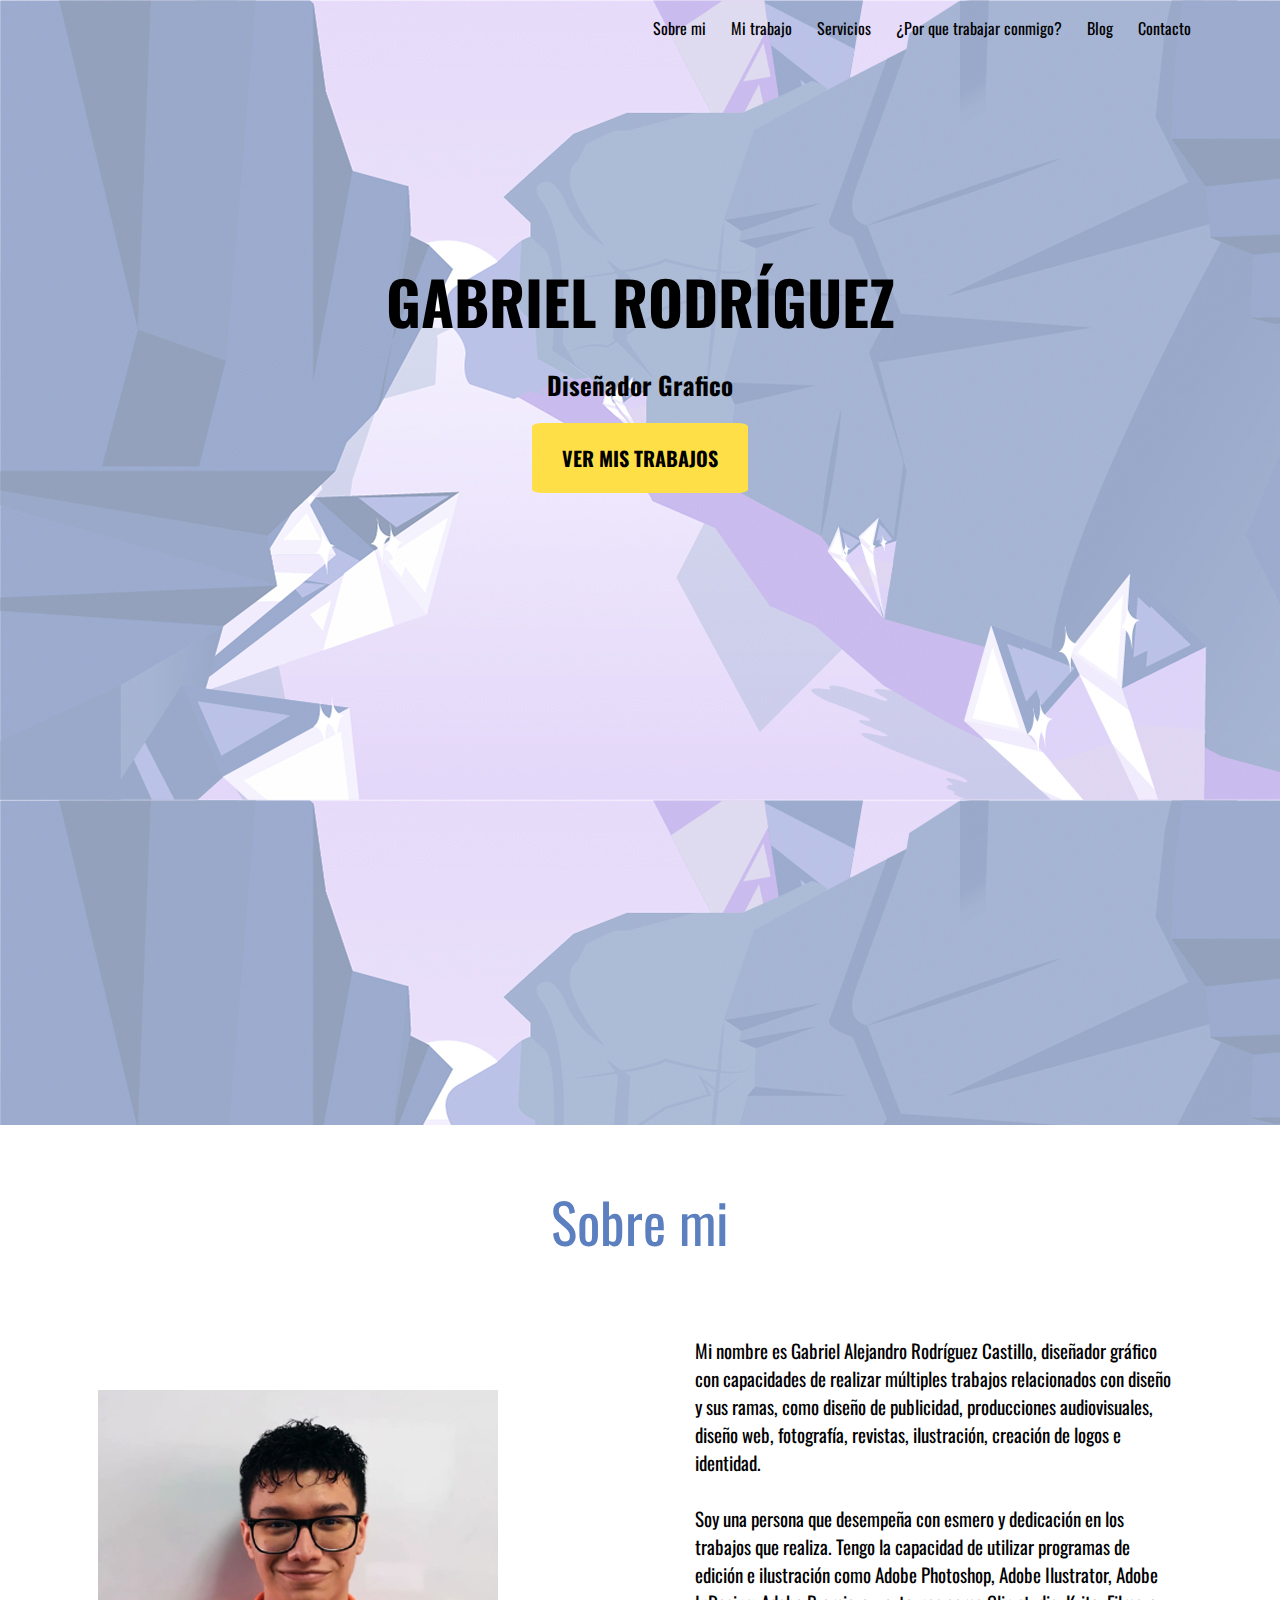
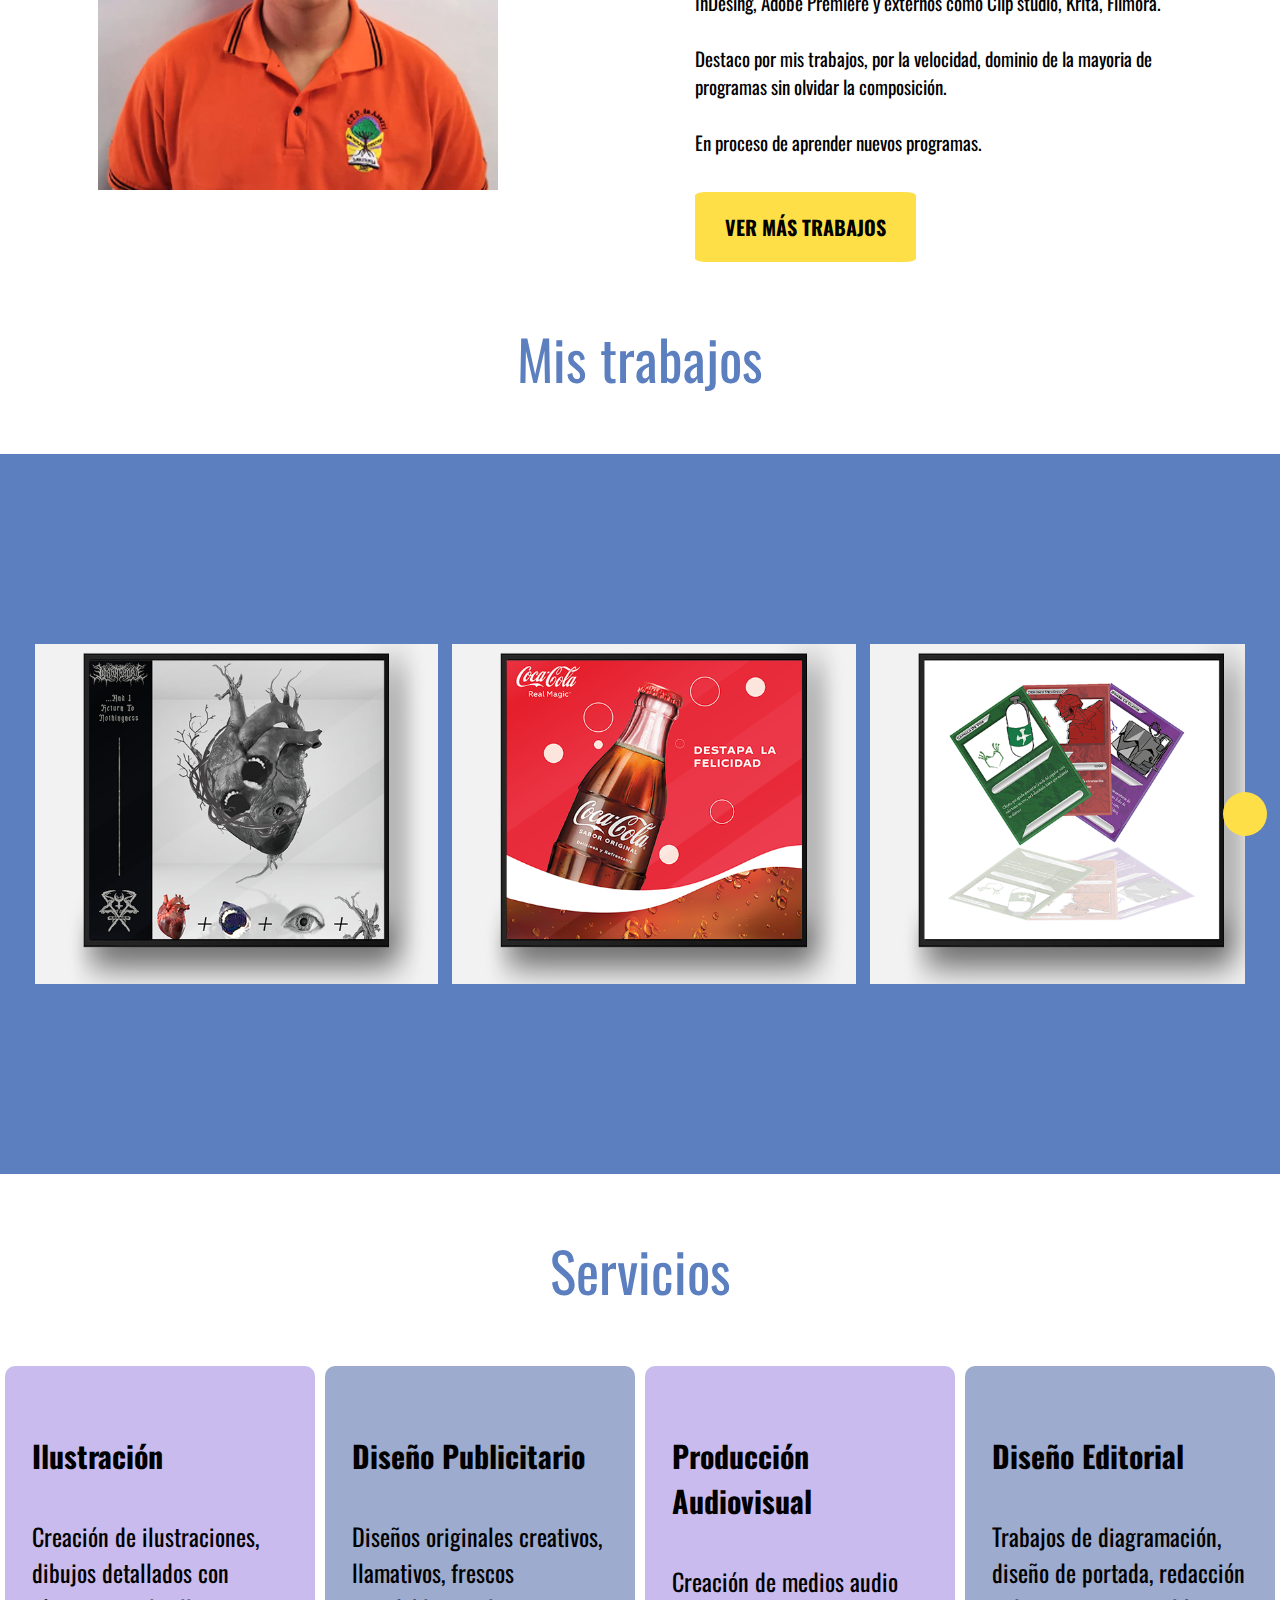
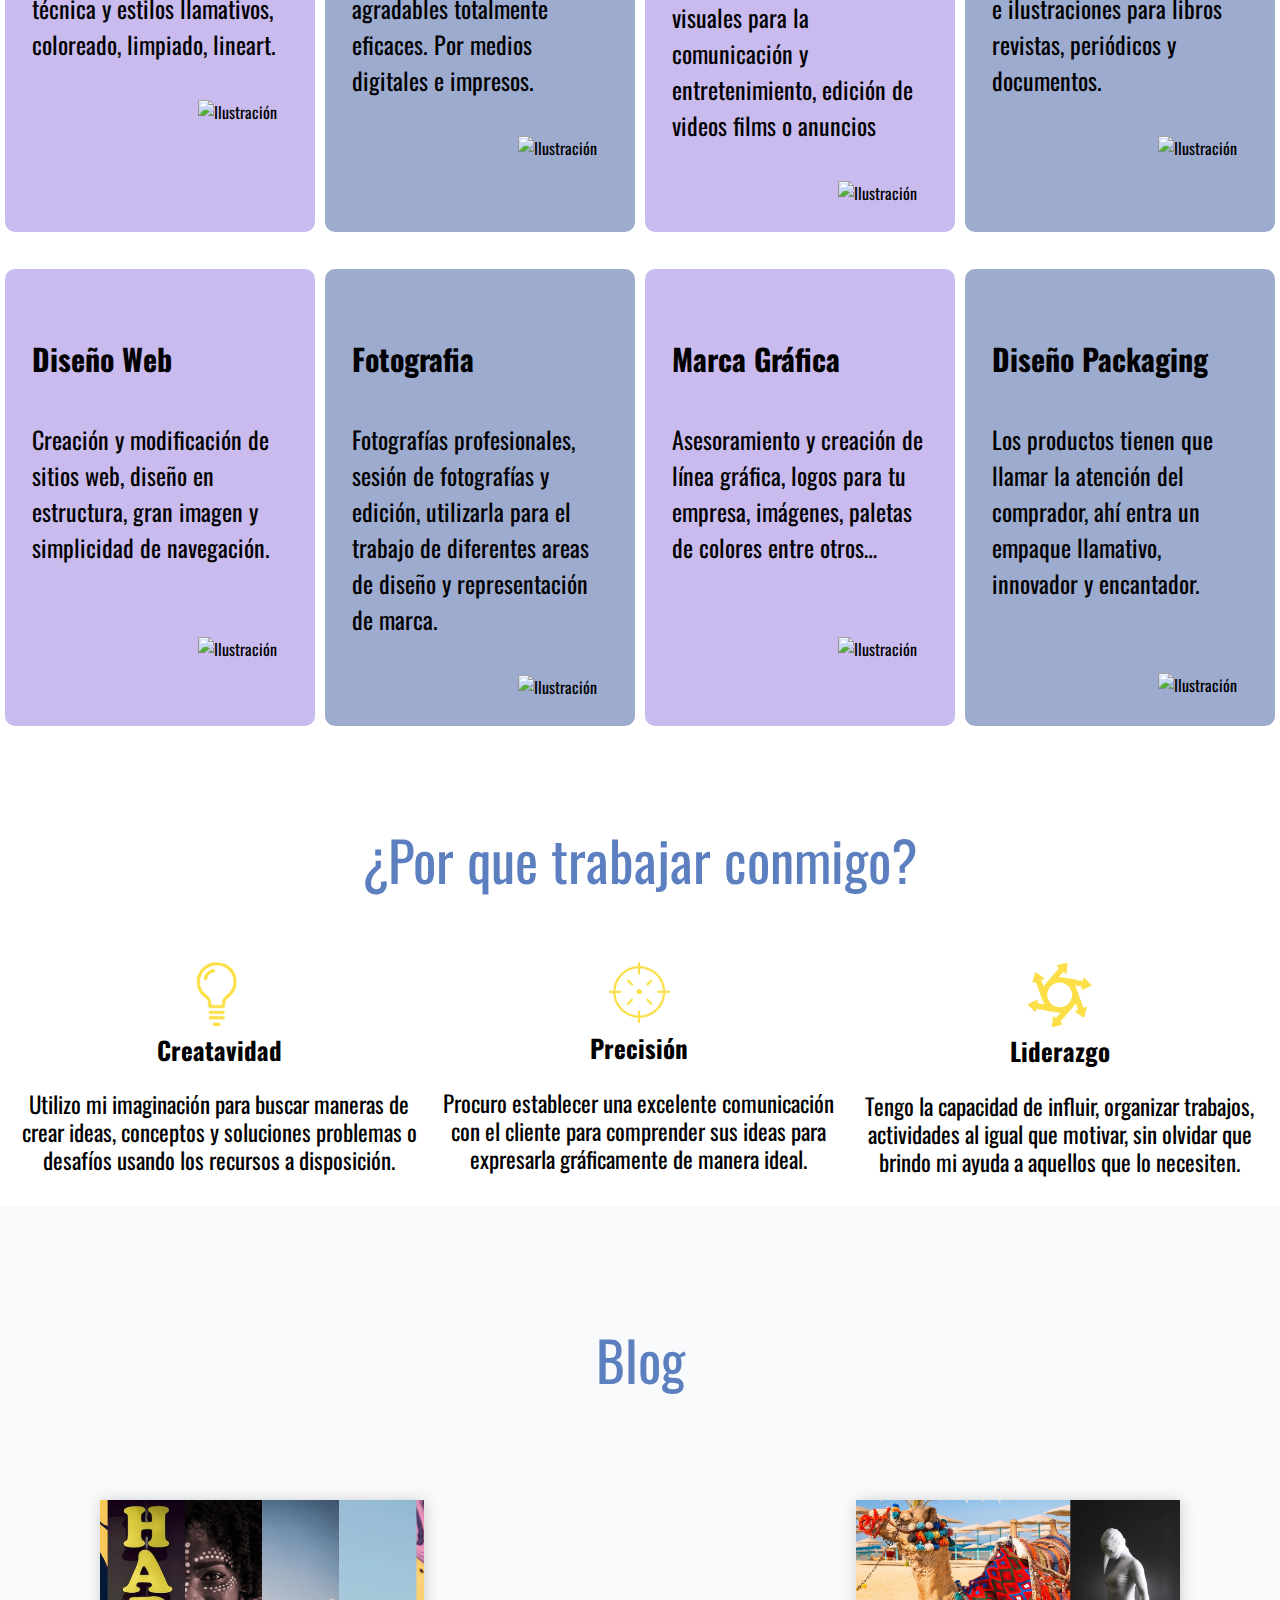
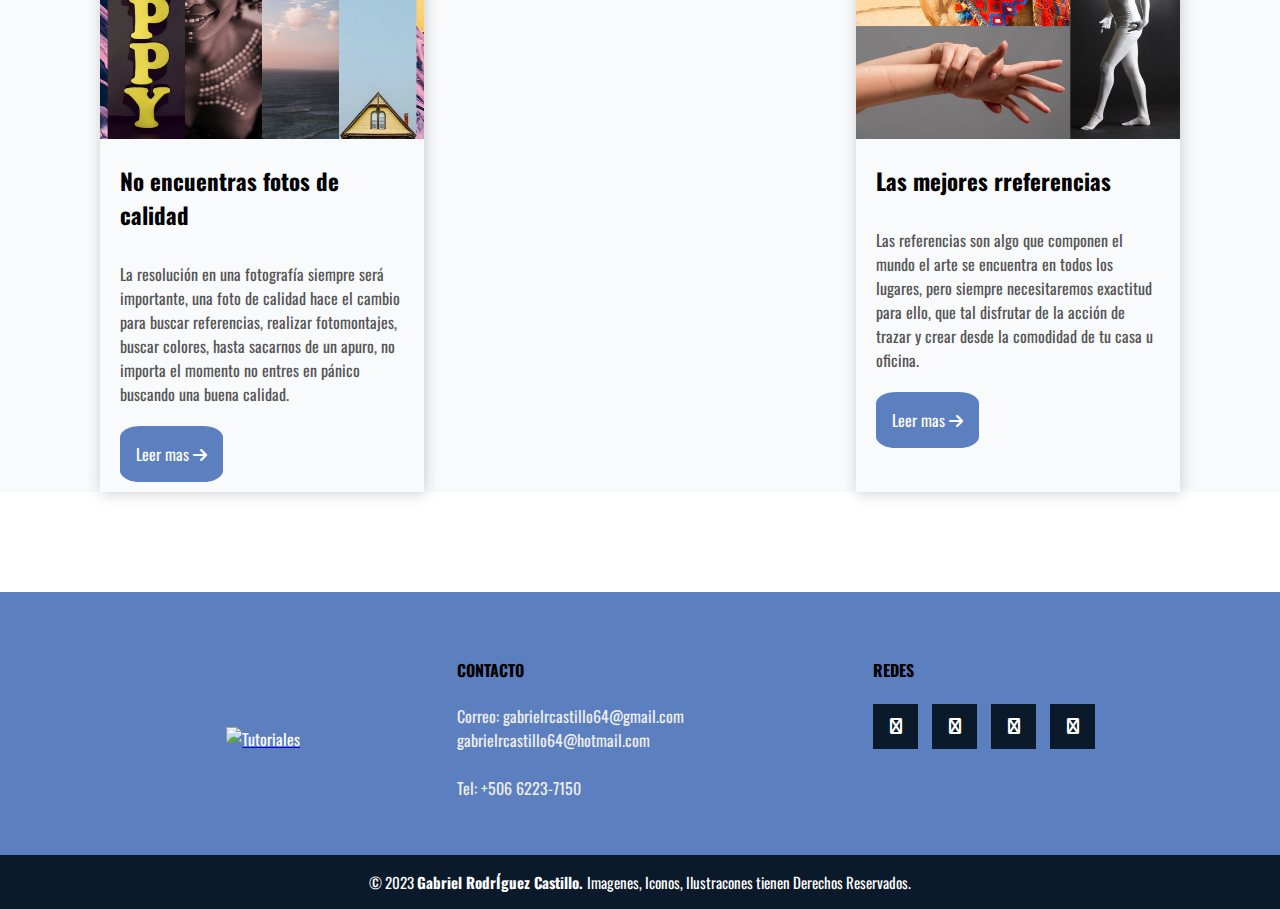
==== index.html @ f51467fd "Cambios" ====
<!doctype html>
<html lang="es">

<head>
    <meta charset="utf-8">
    <title>Gabriel-Rodriguez-Diseñador-Grafico.</title>
    <link rel="stylesheet" href="style.css">
    <link rel="preconnect" href="https://fonts.googleapis.com">
    <link rel="preconnect" href="https://fonts.gstatic.com" crossorigin>
    <link href="https://fonts.googleapis.com/css2?family=Oswald:wght@300&display=swap" rel="stylesheet">
    <meta name="viewport" content="width=device-width, initial-scale=1.0">
    <link rel="stylesheet" href="https://cdnjs.cloudflare.com/ajax/libs/font-awesome/6.2.0/css/all.min.css">
    <script src="script.js" defer></script>
    <meta name="viewport" content="width=device-width, user-scalable=no, initial-scale=1.0, maximum-scale=1.0, minimum-scale=1.0">
    <script src="https://kit.fontawesome.com/eb496ab1a0.js" crossorigin="anonymous"></script>
    <meta name="viewport" content="width=device-width, initial-scale=1.0">
  <meta http-equiv="X-UA-Compatible" content="ie=edge">
  <meta name="viewport" content="width=device-width, user-scalable=no">
  <script src="https://cdnjs.cloudflare.com/ajax/libs/font-awesome/6.3.0/css/all.min.css"></script>


</head>

<body>
  <button onclick="topFunction()" id="myBtn" title="Go to top">🏠</button>
    <header>
        <div class="contenedor">
        
        
            <div class="menu">
            <p class="G"></p>
            <nav>
                <ul>
                    <il><a class="conf-menu" href="#sobre-mi">Sobre mi</a></il>
                    <il><a class="conf-menu" href="#cover">Mi trabajo</a></il>
                    <il><a class="conf-menu" href="#servicios">Servicios</a></il>
                    <il><a class="conf-menu" href="#por">¿Por que trabajar conmigo?</a></il>
                    <il><a class="conf-menu" href="#blog">Blog</a></il>
                    <il><a class="conf-menu" href="#contacto">Contacto</a></il>
                </ul>
            </nav>
        </div> 
        
        <div class="titular">
            <h1>GABRIEL RODRÍGUEZ</h1>
            <h2>Diseñador Grafico</h2>
            <a class="tre" href="#cover">VER MIS TRABAJOS</a>
        </div>
        </div>
        
        </header>
    
    <section>
        <div id="sobre-mi">
        <h3> Sobre mi</h3>
        </div>
        <div class="sobre-mi">
            <img class="sobre-mi" src="Gabriel.png" alt="Gabriel Rodríguez" title="Gabriel Diseñador grafico">
            <div class="contenedor-boton-text">
            <p>Mi nombre es Gabriel Alejandro Rodríguez Castillo, diseñador gráfico con capacidades de realizar múltiples trabajos relacionados con diseño y sus ramas, como diseño de publicidad, producciones audiovisuales, diseño web, fotografía, revistas, ilustración, creación de logos e identidad.<br><br>
                Soy una persona que desempeña con esmero y dedicación en los trabajos que realiza. Tengo la capacidad de utilizar programas de edición e ilustración como Adobe Photoshop, Adobe Ilustrator, Adobe InDesing, Adobe Premiere y externos como Clip studio, Krita, Filmora.<br><br>Destaco por mis trabajos, por la velocidad, dominio de la mayoria de programas sin olvidar la composición.<br><br>En proceso de aprender nuevos programas. <br> </p>
            <a class="tre" href="https://www.instagram.com/gabri64_n/" target="_blank">VER MÁS TRABAJOS</a>
            </div>
        </div>
    </section>

    <section>
        <div id="cover">
            <h3>Mis trabajos</h3>
        </div>
      <div class="potato">
        <div class="wrapper">
          <i id="left" class="fa-solid fa-angle-left"></i>
          <div class="carousel">
            <img src="Trabajos/Foto 1.png" alt="img" draggable="false" title="">
            <img src="Trabajos/Foto 2.png" alt="img" draggable="false" title="">
            <img src="Trabajos/foto 3.png" alt="img" draggable="false" title="">
            <img src="Trabajos/Foto 4.png" alt="img" draggable="false" title="">
            <img src="Trabajos/Foto 5.png" alt="img" draggable="false" title="">
            <img src="Trabajos/Foto 6.png" alt="img" draggable="false" title="">
            <img src="Trabajos/Foto7.png" alt="img" draggable="false" title="">
            <img src="Trabajos/Foto8.png" alt="img" draggable="false" title="">
            <img src="Trabajos/Foto9.png" alt="img" draggable="false" title="">
            <img src="Trabajos/Foto 10.png" alt="img" draggable="false" title="">
            <img src="Trabajos/Foto 11.png" alt="img" draggable="false" title="">
            <img src="Trabajos/Foto 12.png" alt="img" draggable="false" title="">
          </div>
    
          <i id="right" class="fa-solid fa-angle-right"></i>
        </div>
      </div>
    </section>

    <Section>
        <div id="servicios">
            <h3>Servicios</h3>
        </div>
        
        <div class="ser">
            <div class="servicio azul-a">
              <h4>Ilustración</h4>
              <p>Creación de ilustraciones, dibujos detallados con técnica y
              estilos llamativos, coloreado, limpiado, lineart.</p>
              <img src="iconos/ilustracion.png" alt="Ilustración">
            </div>

            <div class="servicio azul-b">
              <h4>Diseño Publicitario</h4>
              <p>Diseños originales creativos, llamativos, frescos agradables totalmente eficaces. Por medios digitales e impresos.</p>
              <img src="iconos/publicidad.png" alt="Ilustración">
            </div>

            <div class="servicio azul-a">
              <h4>Producción Audiovisual</h4>
              <p>Creación de medios audio visuales para la comunicación y entretenimiento, edición de videos films o anuncios</p>
              <img src="iconos/audio.png" alt="Ilustración">
            </div>

            <div class="servicio azul-b">
              <h4>Diseño Editorial</h4>
              <p>Trabajos de diagramación, diseño de portada, redacción e ilustraciones para libros revistas, periódicos y documentos.</p>
              <img src="iconos/revista.png" alt="Ilustración">
            </div>

            <div class="servicio azul-a">
              <h4>Diseño Web</h4>
              <p>Creación y modificación de sitios web, diseño en estructura, gran imagen y simplicidad de navegación.</p>

              <div class="magdalena">
               <img src="iconos/web.png" alt="Ilustración">
              </div>
            </div>

            <div class="servicio azul-b">
              <h4>Fotografia</h4>
              <p>Fotografías profesionales, sesión de fotografías y edición, utilizarla para el trabajo de diferentes areas de diseño y representación de marca.</p>
              <img src="iconos/foto.png" alt="Ilustración">
            </div>

            <div class="servicio azul-a">
              <h4>Marca Gráfica</h4>
              <p>Asesoramiento y creación de línea gráfica, logos para tu empresa, imágenes, paletas de colores entre otros…</p>

              <div class="magdalena">
               <img src="iconos/identidad.png" alt="Ilustración">
              </div>
            </div>

            <div class="servicio azul-b">
              <h4>Diseño Packaging</h4>
              <p>Los productos tienen que llamar la atención del comprador, ahí entra un empaque llamativo, innovador y encantador.</p>

              <div class="magdalena">
                <img src="iconos/troquel.png" alt="Ilustración">
              </div>
            </div>
        
        </div>
    </Section>
    
    <section>
      <div id="por">
        <h3>¿Por que trabajar conmigo?</h3>
      </div>
      
      <div class="contenedor-porque">
        
        <div class="contenedor-singular">
          <img src="Iconos/creativo.png" alt="creativo">
          <h4>Creatavidad</h4>
          <p class="crea">Utilizo mi imaginación para buscar
          maneras de crear ideas, conceptos y 
          soluciones problemas o desafíos usando 
          los recursos a disposición. </p>
        </div>

        <div class="contenedor-singular">
          <img src="Iconos/pracision.png" alt="creativo">
          <h4>Precisión</h4>
          <p>Procuro establecer una excelente 
          comunicación con el cliente para comprender 
          sus ideas para expresarla gráficamente de 
          manera ideal. </p>
        </div>

        <div class="contenedor-singular">
          <img src="Iconos/versatil.png" alt="creativo">
          <h4>Liderazgo</h4>
          <p >Tengo la capacidad de influir, organizar 
          trabajos, actividades al igual que motivar, 
          sin olvidar que brindo mi ayuda a aquellos que 
          lo necesiten.</p>
        </div>

      </div>

    </section>  

    <section id="blog1">
    <div class="contenedor-blog">
      <div id="blog">
        <h3>Blog</h3>
      </div>

         <div class="contenedor-publicacion">
           <div class="publicaciones">
             <img src="Blog 1.png">
             <h4>No encuentras fotos de calidad</h4>
              <p>La resolución en una fotografía siempre será importante, una foto de calidad hace el cambio para buscar referencias, realizar fotomontajes, buscar colores, hasta sacarnos de un apuro, no importa el momento no entres en pánico buscando una buena calidad.</p>
              <a href="https://www.pexels.com/es-es/" target="_blank">Leer mas <i class="fa-solid fa-arrow-right"></i></a>
           </div>
           <div class="publicaciones">
             <img src="Blog 2.png">
             <h4>Las mejores rreferencias</h4>
             <p>Las referencias son algo que componen el mundo el arte se encuentra en todos los lugares, pero siempre necesitaremos exactitud para ello, que tal disfrutar de la acción de trazar y crear desde la comodidad de tu casa u oficina.</p>
             <a href="https://line-of-action.com/" target="_blank">Leer mas <i class="fa-solid fa-arrow-right"></i></a></div>
            </div>

    </div>

    </section>

    <section>
      <div id="contacto">
        <h3></h3>
      </div>

      <footer class="pie-pagina">
        <div class="grupo-1">
            <div class="box">
                <figure>
                    <a href="https://youtube.com/playlist?list=PL91ogRtNYXwaTCe0TQFZrLZ7xOP_8Z7X2&si=EnSIkaIECMiOmarE" target="_blank">
                        <img src="Tutoriales" alt="Tutoriales">
                    </a>
                </figure>
            </div>
            <div class="box">
                <h4>CONTACTO</h4>
                <p>Correo: gabrielrcastillo64@gmail.com</br>gabrielrcastillo64@hotmail.com<br><br>Tel: +506 6223-7150</p>
            </div>
            <div class="box">
                <h4>REDES</h4>
                <div class="red-social">
                    <a href="https://m.facebook.com/gabi.rodriguez.1675275?eav=AfaISuOQLaszu5Sp1QmuDLlMxi9pRfRyBQs0-vFCIAzzrn0dcksP1bBKdHouDN7_m-Q&paipv=0" target="_blank" class="fa fa-facebook"></a>
                    <a href="https://www.instagram.com/gabri64_n/" target="_blank" class="fa fa-instagram"></a>
                    <a href="https://wa.me/50662237150" target="_blank" class="fa fa-whatsapp"></a>
                    <a href="https://www.youtube.com/channel/UC_5Ln3zyEkE87I93dm4RGTQ" target="_blank" class="fa fa-youtube"></a>
                </div>
            </div>
        </div>
        <div class="grupo-2">
            <small>&copy; 2023 <b>Gabriel RodrÍguez Castillo. </b> Imagenes, Iconos, Ilustracones tienen Derechos Reservados.</small>
        </div>
    </footer>

    </section>


</body>


</html>
---- style.css ----
il{
	list-style: none;
	margin-right: 25px;
}

.menu{
	display: flex;
	justify-content: space-between;
	align-items: center;
    
}

.conf-menu{
    text-decoration: none;
    color: black;
    font-size: normal;
    padding: 0;
}

ul{
	display: flex;
}

.titular {
    text-align: center;
    margin-top: 200px;
}

header{
    background: url(imagen.png.jpg);
    height: 125vh;
    max-width: 1370px;
}

body{
    font-family: 'Oswald', sans-serif;
    margin: 0;
    padding: 0;
}

.contenedor{
    max-width: 1280px;
    width: 90%;
    margin: auto;
}

h1{
    font-size: 60px;
    margin: 0;
}

h2{ 
    font-size: 25px;
    margin-bottom: 40px;
}

.tre{
    background-color: #FFDF47;
    font-size: 20px;
    text-decoration: none;
    color: black;
    padding: 20px 30px 20px 30px;
    font-weight: bold;
    border-radius: 5%;
}

h3{
    text-align: center;
    font-size: 55px;
    font-weight: normal;
    color: #5c7fc0;
}

.sobre-mi{
    display: flex;
    justify-content: space-around;
    align-items: center;
}

.contenedor-boton-text{
    width: 38%;
}


.contenedor-boton-text p{
    font-size: 19px;
}

.contenedor-boton-text a{
    margin-top: 17px;
    display: inline-block;
}

.ser{
    display: flex;
    flex-wrap: wrap;
    justify-content: space-around;
    
}

.magdalena{
    margin-top: 58px!important;
}



.ser h4{
    font-size: 30px;
}

.ser img{
    float: right;
    width: 35%;
}

.ser p{
    font-size: 24px;
    padding-bottom: 14px;
}

.servicio{
    width: 20%;
    padding: 27px;
    border-radius: 10px;
    margin-bottom: 37px;
    font-size: 16px;
}

.azul-a{
    background-color: #c9bbee;
}

.azul-b{
    background-color: #9dabce;
}

.contenedor-porque{
    display: flex;
    justify-content: space-around;
    text-align: center;
    padding: 7px;
}

.crea{
    margin-top: 22px;
}

.contenedor-porque h4{
    margin: 0;
    font-size: 25px;
}

.contenedor-porque p{
    font-size: 23px;
    line-height: 28px;
}

.porque-singular{
    width: 80px;
}

.contenedor-porque img{
    width: 15%;
}

span {
    flex-wrap: wrap;
    font-size: 80px;
    color: #FFDF47;
}

#blog1 {
    background-color: #f9fafc;
    padding-top: 7px;
}

.contenedor-publicacion{
    display: flex;
    justify-content: space-between;
    margin: 100px;
    
}

.publicaciones {
    width: 30%;
    box-shadow: 1px 1px 14px #ccc;
    
}

#blog1 img{
    width: 100%;
}

#blog1 h4{
    font-size: 23px;
    margin: 0;
    padding: 20px;
}

#blog1 p {
    color: #555;
    line-height: 24px;
    font-size: 16px;
    padding: 10px 20px 20px 20px;
    margin: 0;
}

#blog1 a{
    display: inline-block;
    margin-left: 20px;
    padding: 16px;
    margin-bottom: 10px;
    background-color: #5c7fc0;
   text-decoration: none;
   border-radius: 20%;
    color: white;

}

.box img{
    color: white;
    text-decoration: none;
    width: 100px;
}

.potato{
  display: flex;
  padding: 0 35px;
  min-height: 80vh;
  align-items: center;
  justify-content: center;
  background: #5c7fc0;
}
.wrapper{
  display: flex;
  max-width: 1240px;
  position: relative;
}

.wrapper i{
  top: 50%;
  height: 44px;
  width: 44px;
  color: #FFDF47;
  cursor: pointer;
  font-size: 1.15rem;
  position: absolute;
  text-align: center;
  line-height: 44px;
  background: #FFDF47;
  border-radius: 50%;
  transform: translateY(-50%);
  transition: transform 0.1s linear;
}
.wrapper i:active{
  transform: translateY(-50%) scale(0.9);
}
.wrapper i:hover{
  background: #f2f2f2;
}
.wrapper i:first-child{
  left: -22px;
  display: none;
}
.wrapper i:last-child{
  right: -22px;
}
.wrapper .carousel{
  font-size: 0px;
  cursor: pointer;
  overflow: hidden;
  white-space: nowrap;
  scroll-behavior: smooth;
}
.carousel.dragging{
  cursor: grab;
  scroll-behavior: auto;
}
.carousel.dragging img{
  pointer-events: none;
}
.carousel img{
  height: 340px;
  object-fit: cover;
  user-select: none;
  margin-left: 14px;
  width: calc(100% / 3);
}
.carousel img:first-child{
  margin-left: 0px;
}

@media screen and (max-width: 900px) {
  .carousel img{
    width: calc(100% / 2);
  }
}

@media screen and (max-width: 550px) {
  .carousel img{
    width: 100%;
  }
}

.contenedor-blog{
    background: #f9fafc;
    padding-top: 50px;
}

.contenedor-publicaciones{
    display: flex;
    justify-content: space-around;
    
}

/* aca*/
.pie-pagina{
    width: 100%;
    background-color: #5c7fc0;
}
.pie-pagina .grupo-1{
    width: 100%;
    max-width: 1200px;
    margin: auto;
    display:grid;
    grid-template-columns: repeat(3, 1fr);
    grid-gap:50px;
    padding: 45px 0px;
}
.pie-pagina .grupo-1 .box figure{
    width: 100%;
    height: 100%;
    display: flex;
    justify-content: center;
    align-items: center;
}
.pie-pagina .grupo-1 .box figure img{
    width: 250px;
}
.pie-pagina .grupo-1 .box h2{
    color: #fff;
    margin-bottom: 25px;
    font-size: 20px;
}
.pie-pagina .grupo-1 .box p{
    color: #efefef;
    margin-bottom: 10px;
}
.pie-pagina .grupo-1 .red-social a{
    display: inline-block;
    text-decoration: none;
    width: 45px;
    height: 45px;
    line-height: 45px;
    color: #fff;
    margin-right: 10px;
    background-color: #0a1a2a;
    text-align: center;
    transition: all 300ms ease;
}
.pie-pagina .grupo-1 .red-social a:hover{
    color: aqua;
}
.pie-pagina .grupo-2{
    background-color: #0a1a2a;
    padding: 15px 10px;
    text-align: center;
    color: #fff;
}
.pie-pagina .grupo-2 small{
    font-size: 15px;
}
@media screen and (max-width:800px){
    .pie-pagina .grupo-1{
        width: 90%;
        grid-template-columns: repeat(1, 1fr);
        grid-gap:30px;
        padding: 35px 0px;
    }
}

#myBtn {
    display: none;
    position: fixed;
    bottom: 20px;
    right: 30px;
    z-index: 99;
    border: none;
    outline: none;
    background-color: #0a1a2a;
    color: white;
    cursor: pointer;
    padding: 15px;
    border-radius: 50%;
    font-size: 20px;
   
  }
  
  #myBtn:hover {
    background-color: #555;
  }

  @media (max-width: 810px) {

    header{
        background: url(imagen.png.jpg);
    height: 70vh;
    }

    nav{
        position: absolute;
        top: 40px;
        left: 0;
        font-size: 20px;
        background-color: #ffe0479c;
        width: 100%;
        
    }

    .titular {
        margin-top: 270px;
    }

    ul{
        flex-direction: column;
    }

    .sobre-mi {
        flex-direction: column;
    }

    .contenedor-boton-text{
        width: 90%;


    }

    .ser{
        flex-direction: column;
    }

    .servicio {
        width: 73%;
        margin: auto;
        margin-bottom: 15px;
    }

    .contenedor-porque {
        flex-direction: column;
        
    }

    .contenedor-singular{
        width: 95%;

    }

.contenedor-publicacion {
        flex-direction: column;
    }
    .publicaciones{
        width: 85%;
        margin: auto;
    }

    figure {
        margin: auto;
    }

    .sobre-mi{
        width: 90%;
    }

}

  @media (max-width: 400px) {

    header{
        background: url(imagen.png.jpg);
    height: 89vh;
    }

    

    nav{
        position: absolute;
        top: 40px;
        left: 0;
        font-size: 20px;
        background-color: #ffe0479c;
        width: 100%;
        
    }

    .titular {
        margin-top: 270px;
    }

    ul{
        flex-direction: column;
    }

    .sobre-mi {
        flex-direction: column;
    }

    .contenedor-boton-text{
        width: 90%;


    }

    .ser{
        flex-direction: column;
    }

    .servicio {
        width: 73%;
        margin: auto;
        margin-bottom: 15px;
    }

    .contenedor-porque {
        flex-direction: column;
        
    }

    .contenedor-singular{
        width: 95%;

    }

    .contenedor-publicacion {
        flex-direction: column;
    }
    .publicaciones{
        width: 85%;
        margin: auto;
    }

    figure {
        margin: auto;
    }

    .sobre-mi{
        width: 90%;
    }
  }
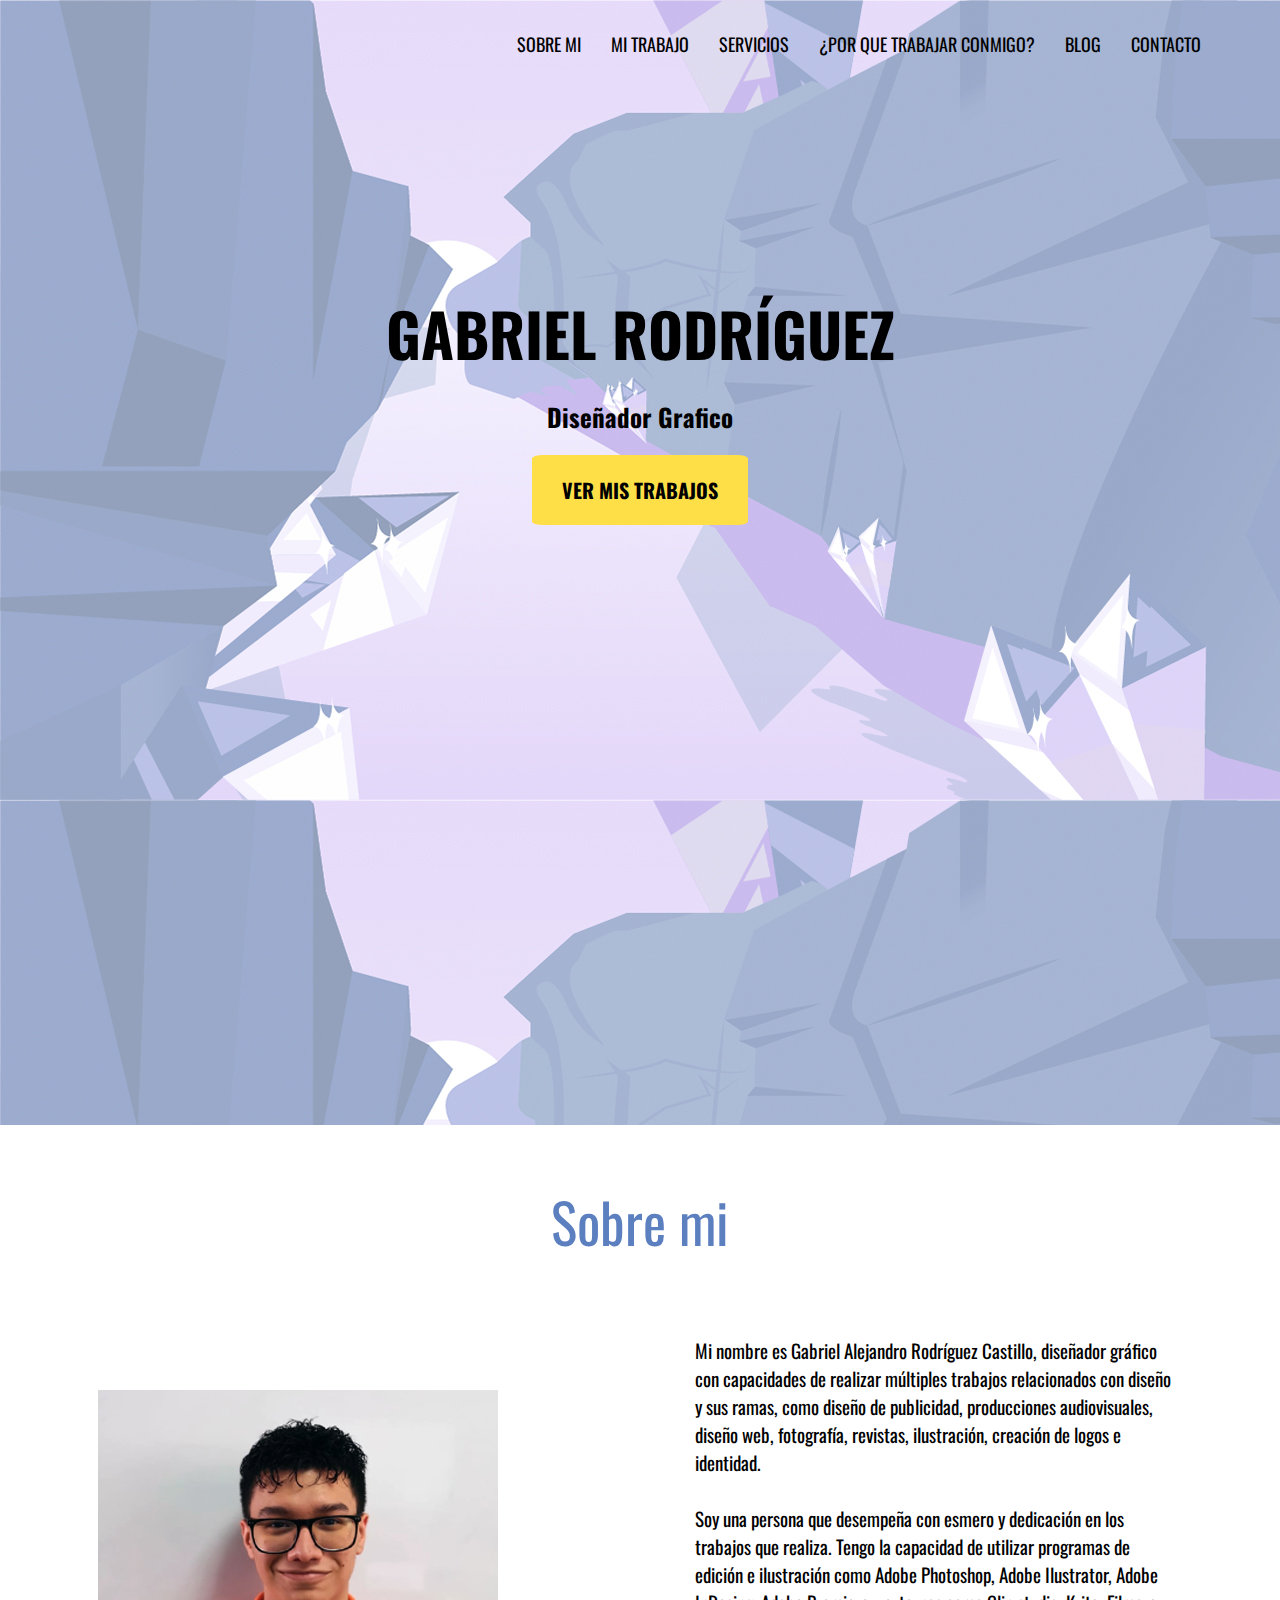
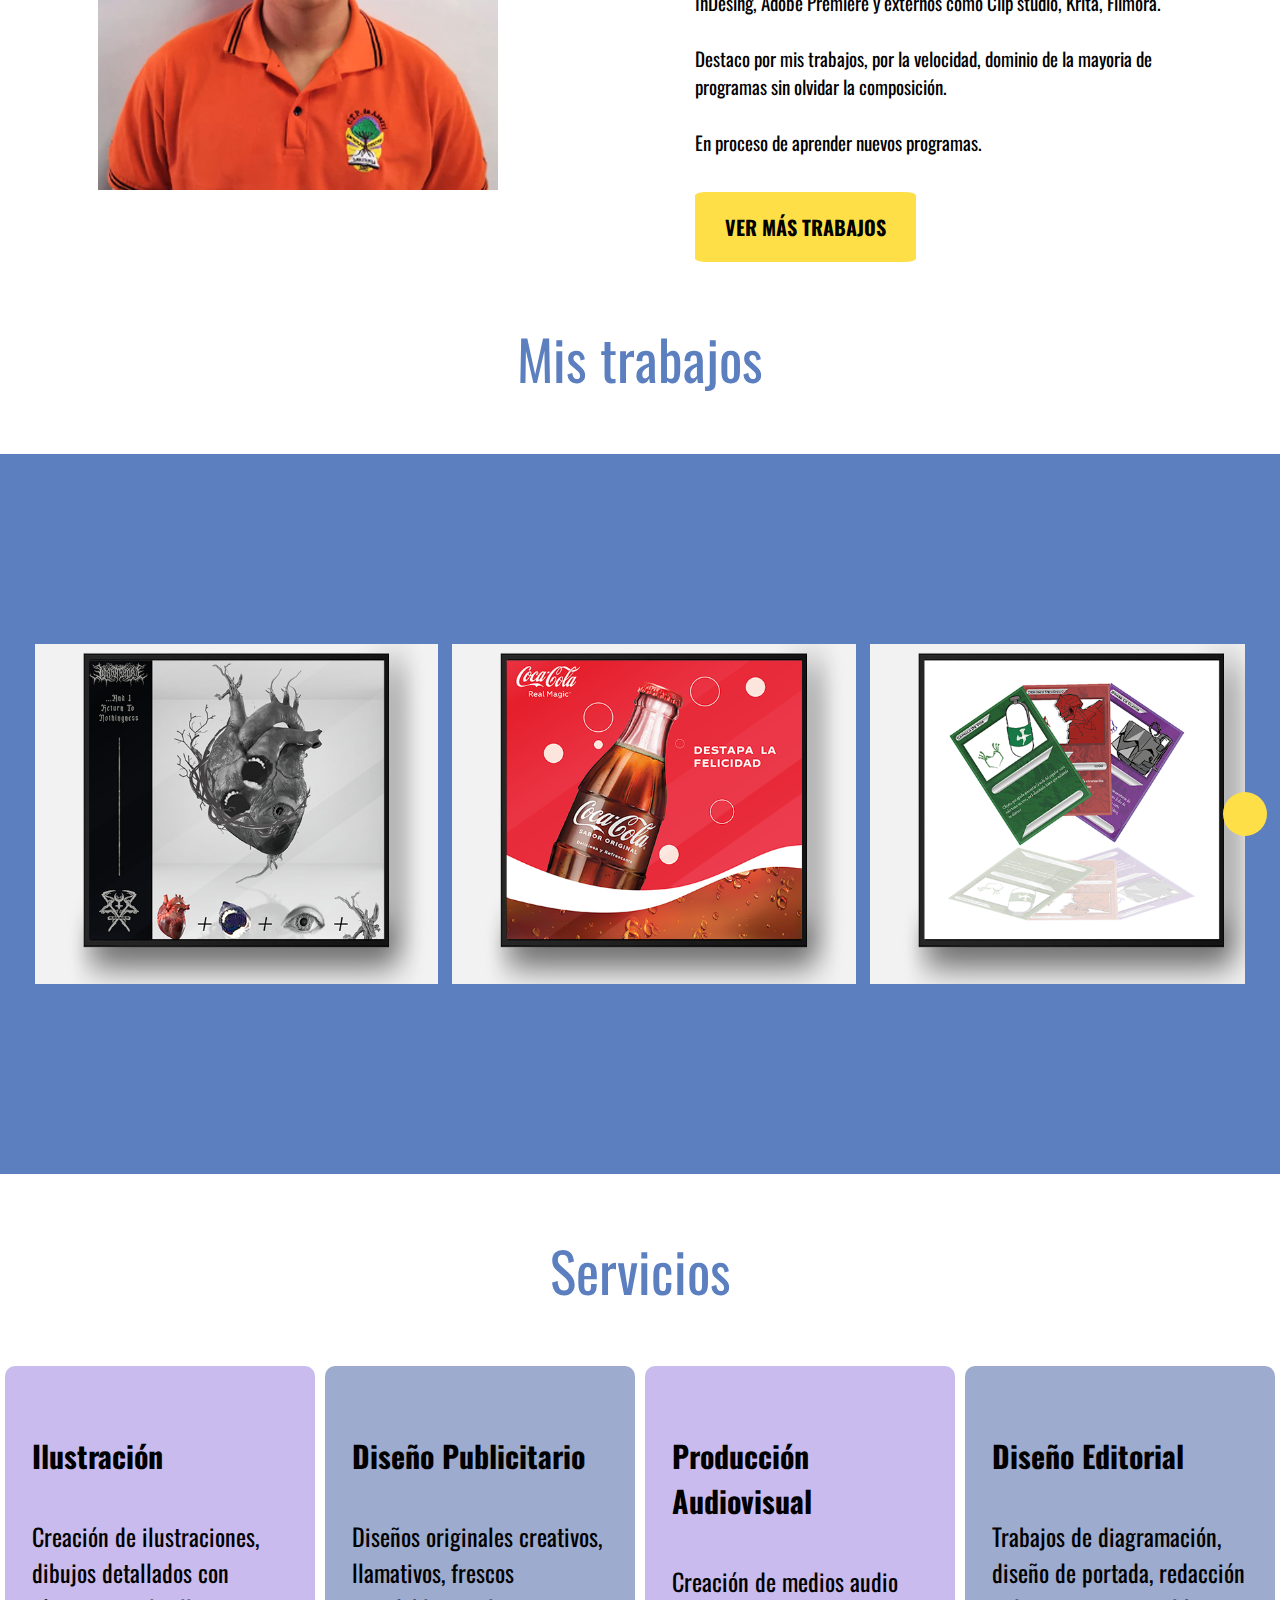
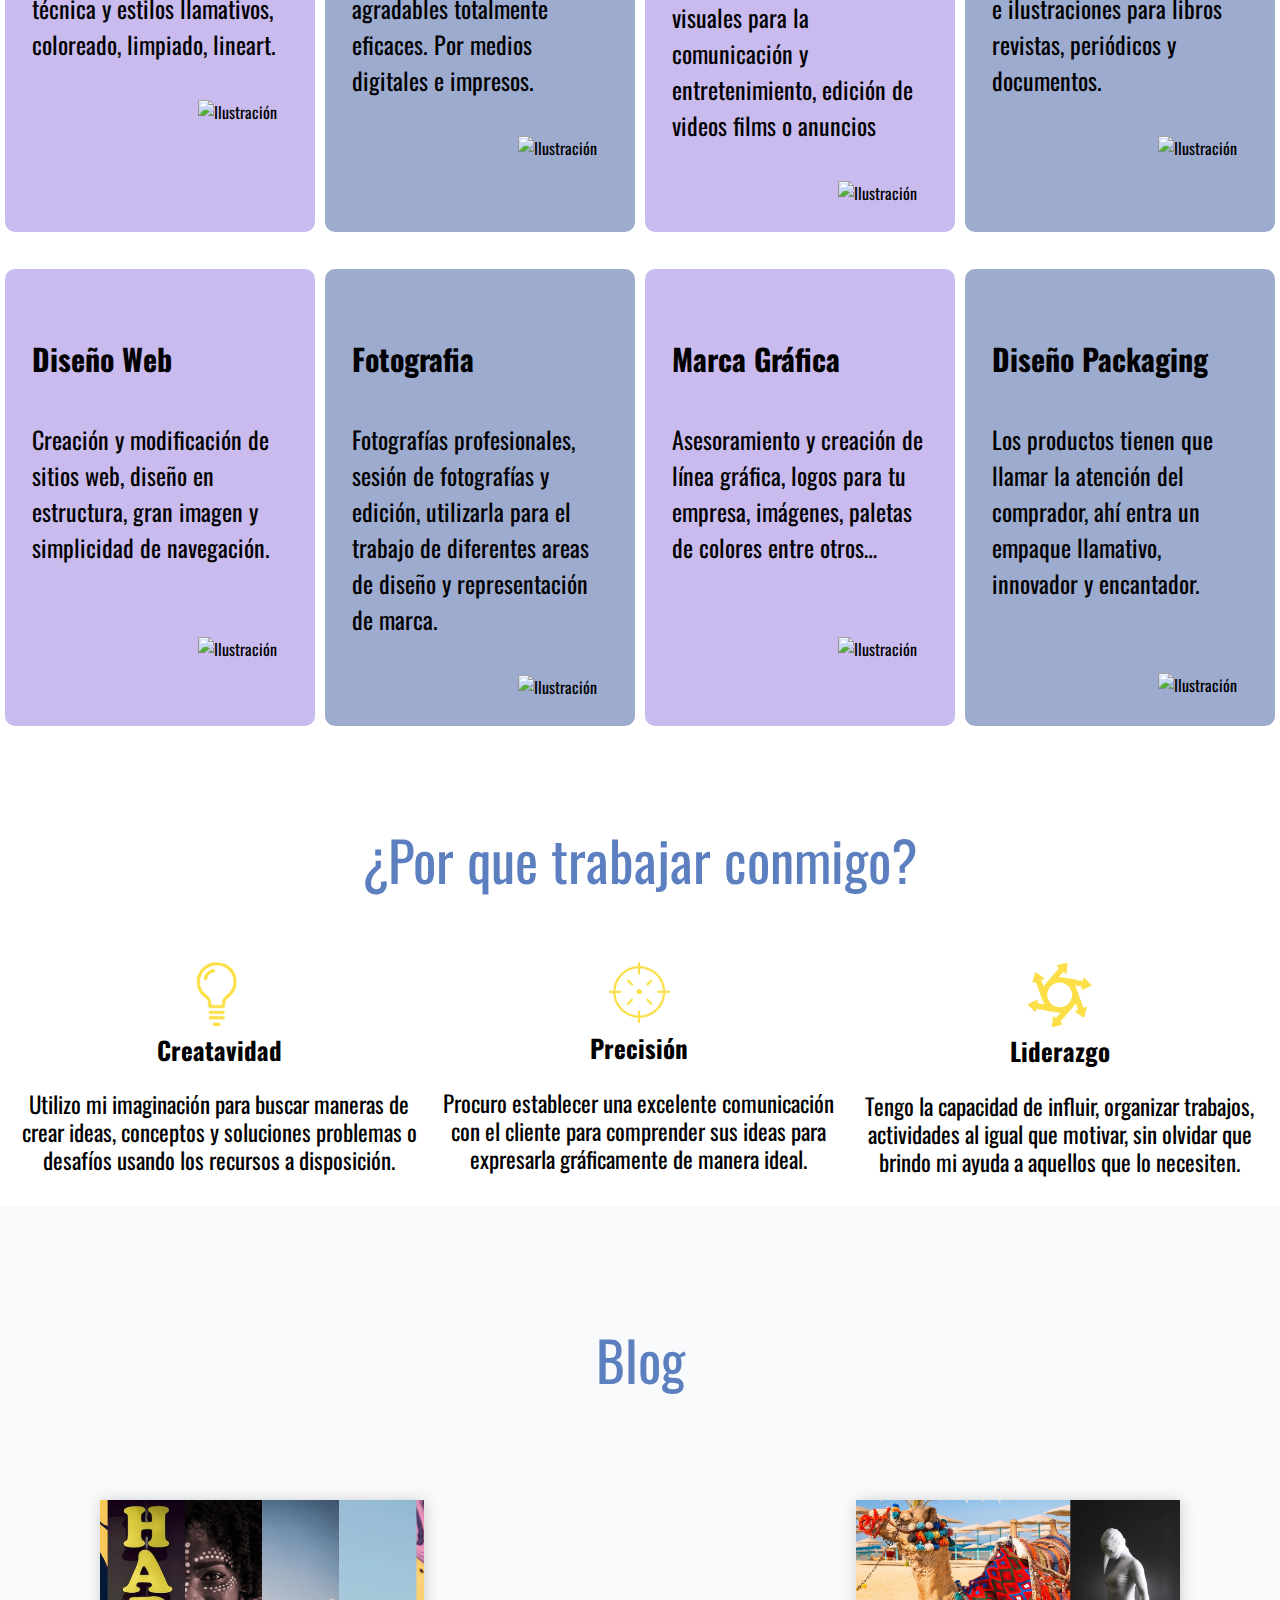
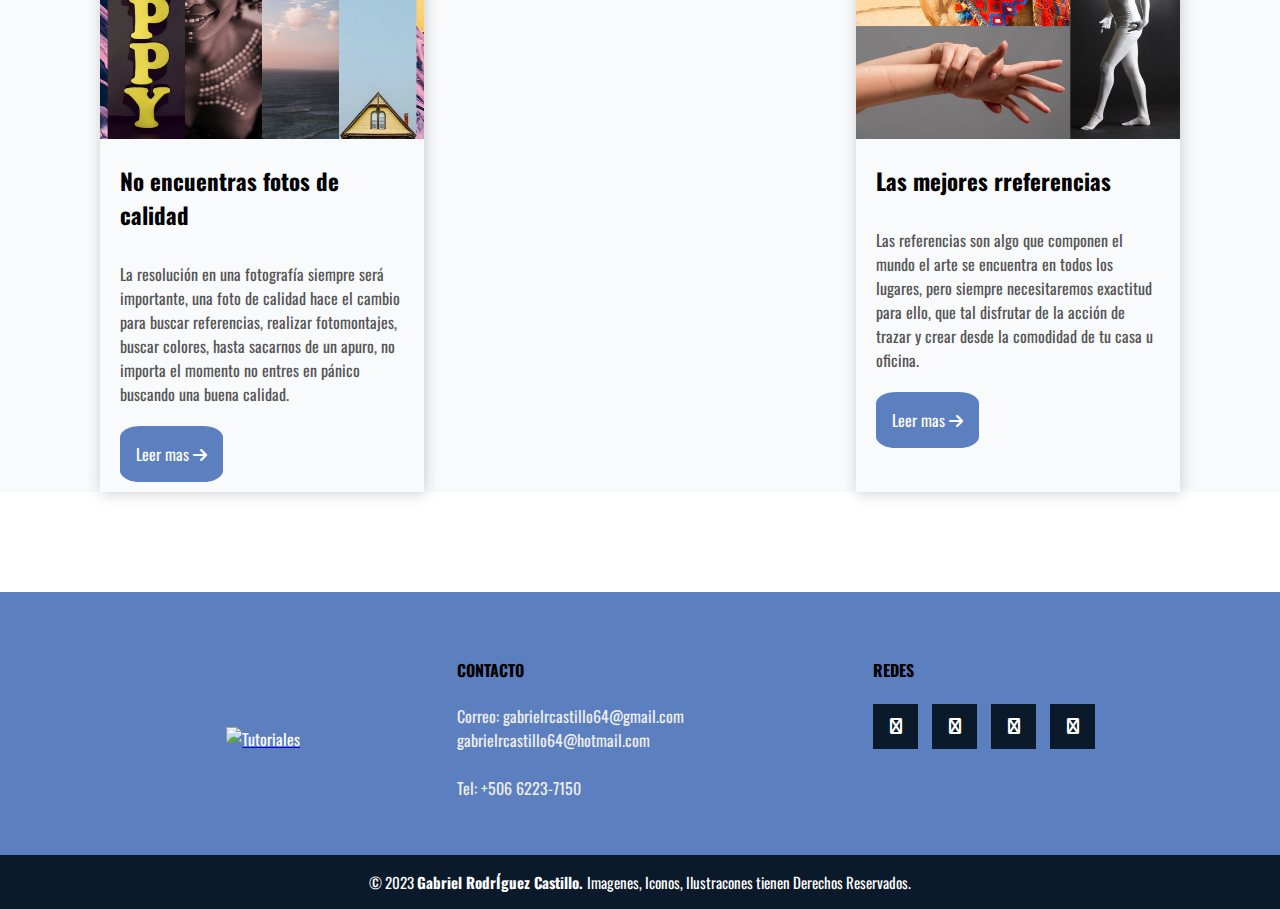
==== commit c477fb45: "se agrega main" ====
--- a/index.html
+++ b/index.html
@@ -7,6 +7,7 @@
     <link rel="stylesheet" href="style.css">
     <link rel="preconnect" href="https://fonts.googleapis.com">
     <link rel="preconnect" href="https://fonts.gstatic.com" crossorigin>
+    <link rel="stylesheet" href="https://cdnjs.cloudflare.com/ajax/libs/font-awesome/5.12.0-2/css/all.min.css" integrity="sha256-46r060N2LrChLLb5zowXQ72/iKKNiw/lAmygmHExk/o=" crossorigin="anonymous" />
     <link href="https://fonts.googleapis.com/css2?family=Oswald:wght@300&display=swap" rel="stylesheet">
     <meta name="viewport" content="width=device-width, initial-scale=1.0">
     <link rel="stylesheet" href="https://cdnjs.cloudflare.com/ajax/libs/font-awesome/6.2.0/css/all.min.css">
@@ -27,19 +28,24 @@
         <div class="contenedor">
         
         
-            <div class="menu">
-            <p class="G"></p>
-            <nav>
-                <ul>
+          <nav>
+            <div class="logo"><h1></h1></div>
+            <div class="openMenu"><i class="fa fa-bars"></i></div>
+            <ul class="mainMenu">
                     <il><a class="conf-menu" href="#sobre-mi">Sobre mi</a></il>
-                    <il><a class="conf-menu" href="#cover">Mi trabajo</a></il>
-                    <il><a class="conf-menu" href="#servicios">Servicios</a></il>
-                    <il><a class="conf-menu" href="#por">¿Por que trabajar conmigo?</a></il>
-                    <il><a class="conf-menu" href="#blog">Blog</a></il>
-                    <il><a class="conf-menu" href="#contacto">Contacto</a></il>
-                </ul>
-            </nav>
-        </div> 
+                    <il><a href="#" class="conf-menu" href="#cover">Mi trabajo</a></il>
+                    <il><a href="#" class="conf-menu" href="#servicios">Servicios</a></il>
+                    <il><a href="#" class="conf-menu" href="#por">¿Por que trabajar conmigo?</a></il>
+                    <il><a href="#" class="conf-menu" href="#blog">Blog</a></il>
+                    <il><a href="#" class="conf-menu" href="#contacto">Contacto</a></il>
+                <div class="closeMenu"><i class="fa fa-times"></i></div>
+                <span class="icons">
+                    <i class="fab fa-facebook"></i>
+                    <i class="fab fa-instagram"></i>
+                    <i class="fab fa-twitter"></i>
+                </span>
+            </ul>
+        </nav>
         
         <div class="titular">
             <h1>GABRIEL RODRÍGUEZ</h1>
@@ -255,7 +261,7 @@
 
     </section>
 
-
+    <script src="./app.js"></script>
 </body>
 
 
--- a/style.css
+++ b/style.css
@@ -1,26 +1,131 @@
-il{
-	list-style: none;
-	margin-right: 25px;
-}
-
-.menu{
-	display: flex;
-	justify-content: space-between;
-	align-items: center;
-    
-}
-
-.conf-menu{
-    text-decoration: none;
-    color: black;
-    font-size: normal;
-    padding: 0;
-}
-
-ul{
-	display: flex;
-}
-
+
+nav {
+  background: none;
+  color: rgb(0, 0, 0);
+  display: flex;
+  align-items: center;
+  justify-content: space-between;
+  
+}
+nav .mainMenu {
+  display: flex;
+  list-style: none;
+  
+}
+
+
+nav .mainMenu il a {
+  display: inline-block;
+  padding: 15px;
+  text-decoration: none;
+  text-transform: uppercase;
+  color: rgb(0, 0, 0);
+  font-size: 18px;
+  transition: 0.2s ease;
+}
+nav .mainMenu il a:hover {
+  background: #FFDF47;
+}
+nav .openMenu {
+  font-size: 2rem;
+  margin: 20px;
+  display: none;
+  cursor: pointer;
+}
+nav .mainMenu .closeMenu,
+.icons i {
+  font-size: 2rem;
+  display: none;
+  cursor: pointer;
+}
+.fa-facebook:hover {
+  color: #5c7fc0;
+}
+.fa-twitter:hover {
+    color: #5c7fc0;
+}
+.fa-instagram:hover {
+    color: #5c7fc0;
+}
+nav .logo {
+  margin: 6px;
+  cursor: pointer;
+  text-transform: uppercase;
+}
+
+/* responsive hamburguer */
+
+@media (max-width: 800px) and (max-width: 1080px) {
+  nav .mainMenu {
+    height: 100vh;
+    position: fixed;
+    top: 0px;
+    right: 0px;
+    left: 0px;
+    z-index: 10;
+    flex-direction: column;
+    justify-content: center;
+    align-items: center;
+    background: #FFDF47;
+    transition: top 1s ease 0s;
+    display: none;
+  }
+  nav .mainMenu .closeMenu {
+    display: block;
+    position: absolute;
+    top: 20px;
+    right: 20px;
+  }
+  nav .openMenu {
+    display: block;
+  }
+  nav .mainMenu il a:hover {
+    background: none;
+    color: #5c7fc0;
+  }
+  .icons i {
+    display: inline-block;
+    color: #000000;
+    padding: 12px;
+  }
+}
+
+@media (max-width: 810px) and (max-width: 1080px) {
+    nav .mainMenu {
+      height: 100vh;
+      position: fixed;
+      top: 0px;
+      right: 0px;
+      left: 0px;
+      z-index: 10;
+      flex-direction: column;
+      justify-content: center;
+      align-items: center;
+      background: #FFDF47;
+      transition: top 1s ease 0s;
+      display: none;
+    }
+    nav .mainMenu .closeMenu {
+      display: block;
+      position: absolute;
+      top: 20px;
+      right: 20px;
+    }
+    nav .openMenu {
+      display: block;
+    }
+    nav .mainMenu il a:hover {
+      background: none;
+      color: #5c7fc0;
+    }
+    .icons i {
+      display: inline-block;
+      color: #000000;
+      padding: 12px;
+    }
+  }
+
+/* */
 .titular {
     text-align: center;
     margin-top: 200px;
@@ -407,23 +512,11 @@
     height: 70vh;
     }
 
-    nav{
-        position: absolute;
-        top: 40px;
-        left: 0;
-        font-size: 20px;
-        background-color: #ffe0479c;
-        width: 100%;
-        
-    }
 
     .titular {
         margin-top: 270px;
     }
 
-    ul{
-        flex-direction: column;
-    }
 
     .sobre-mi {
         flex-direction: column;
@@ -473,32 +566,17 @@
 
 }
 
-  @media (max-width: 400px) {
+  @media (max-width: 800px) {
 
     header{
         background: url(imagen.png.jpg);
     height: 89vh;
     }
 
-    
-
-    nav{
-        position: absolute;
-        top: 40px;
-        left: 0;
-        font-size: 20px;
-        background-color: #ffe0479c;
-        width: 100%;
-        
-    }
-
     .titular {
         margin-top: 270px;
     }
 
-    ul{
-        flex-direction: column;
-    }
 
     .sobre-mi {
         flex-direction: column;
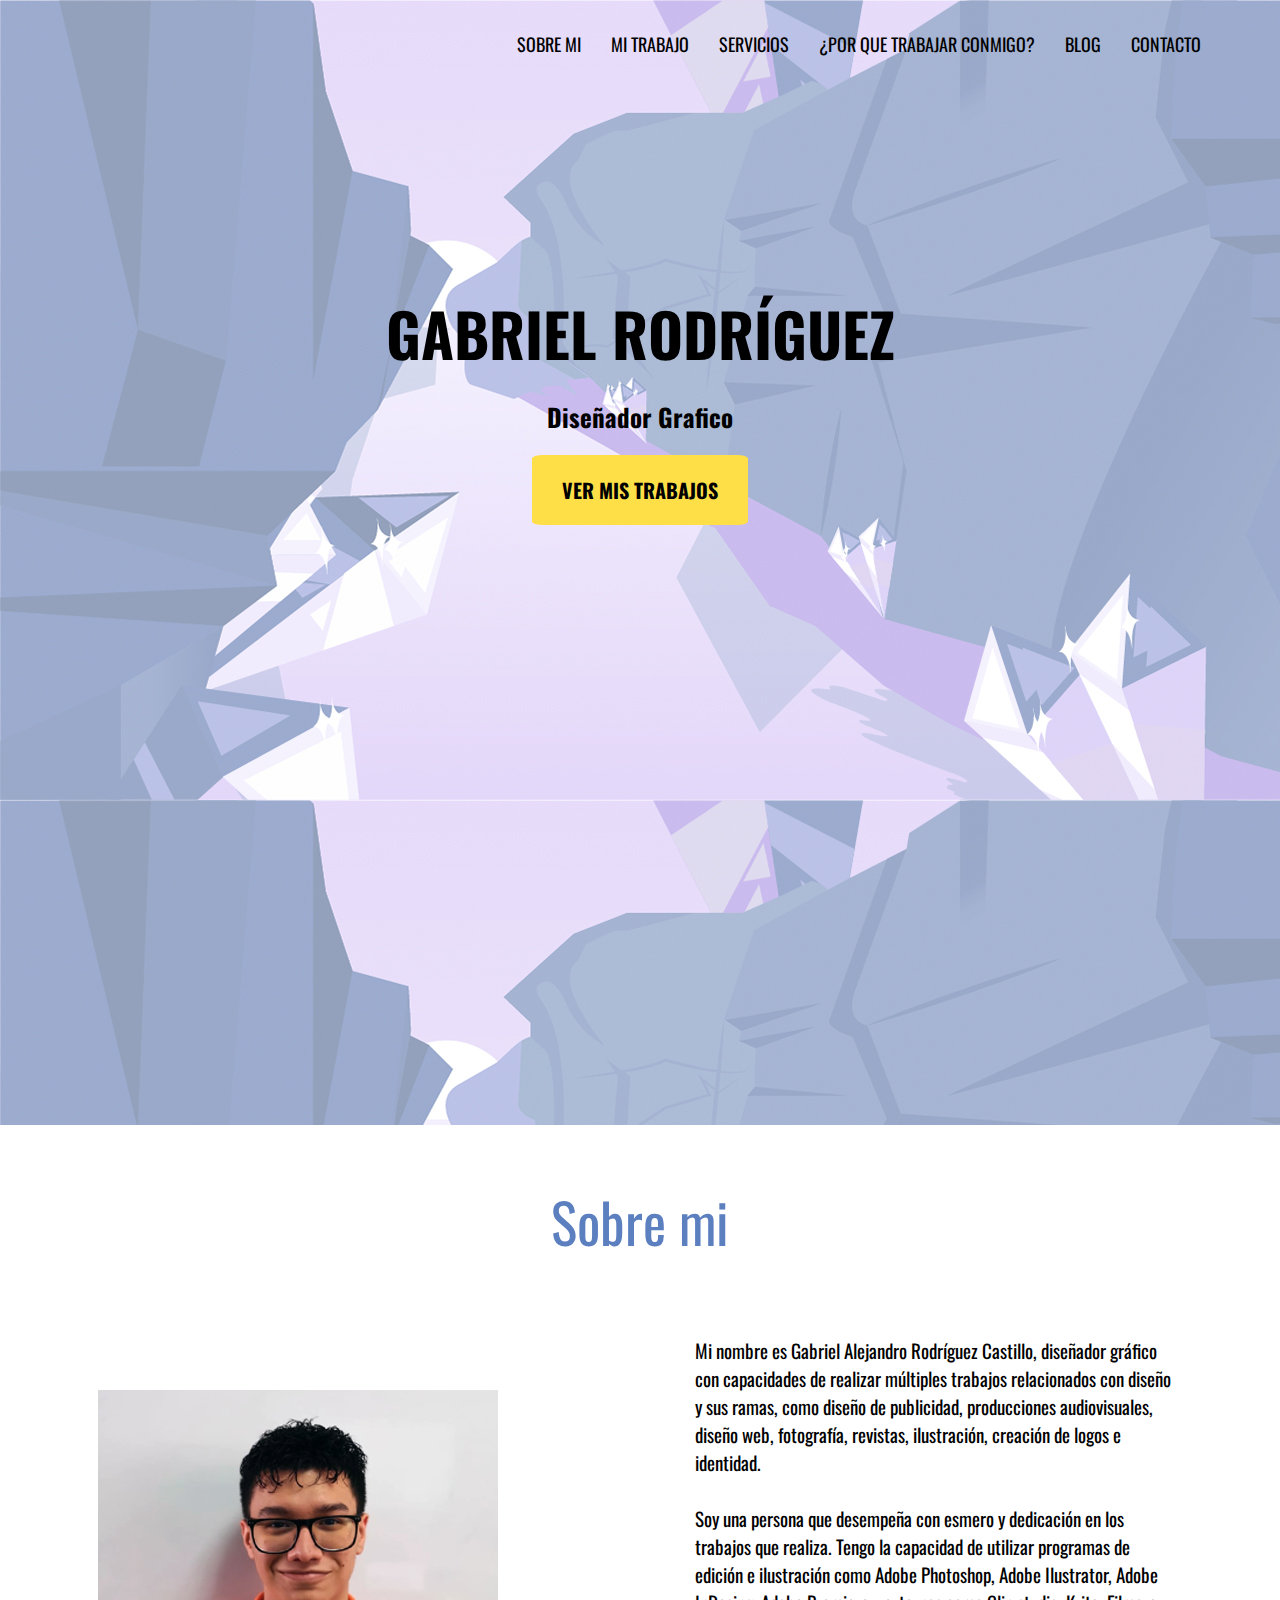
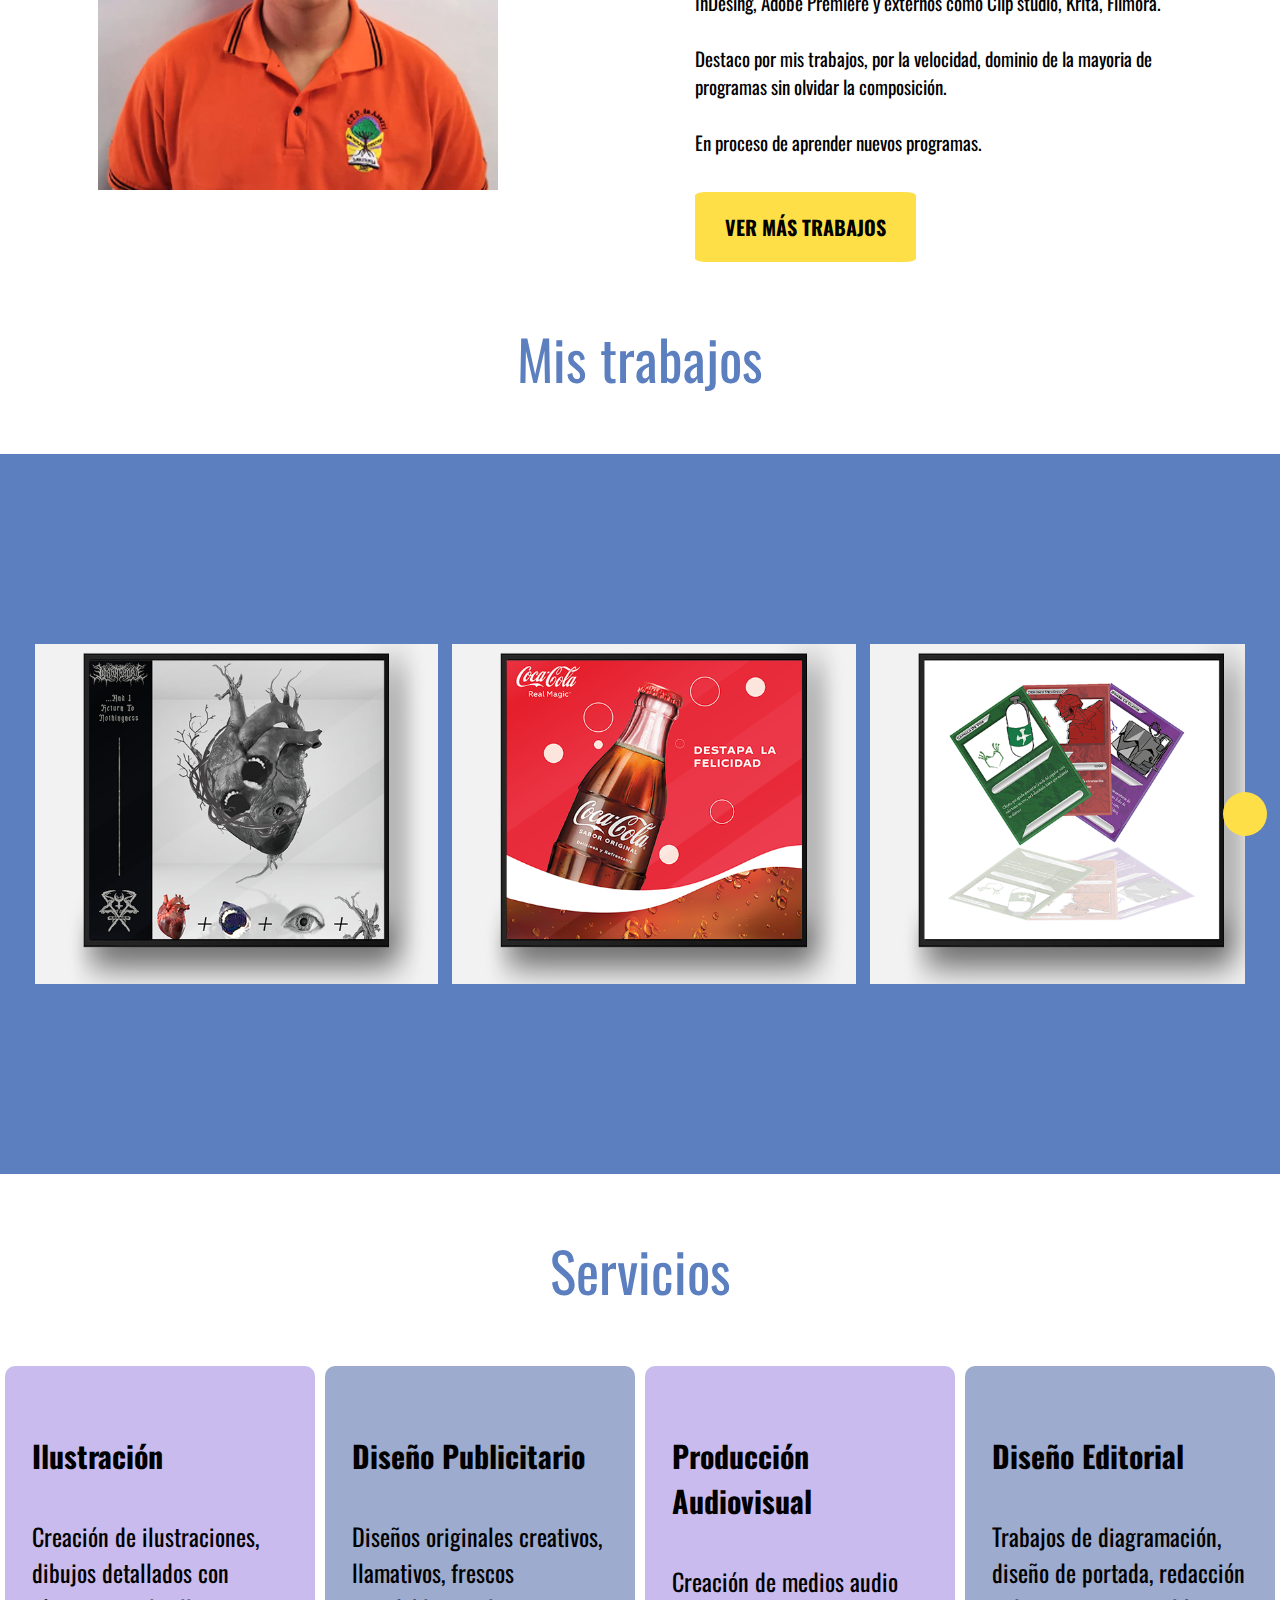
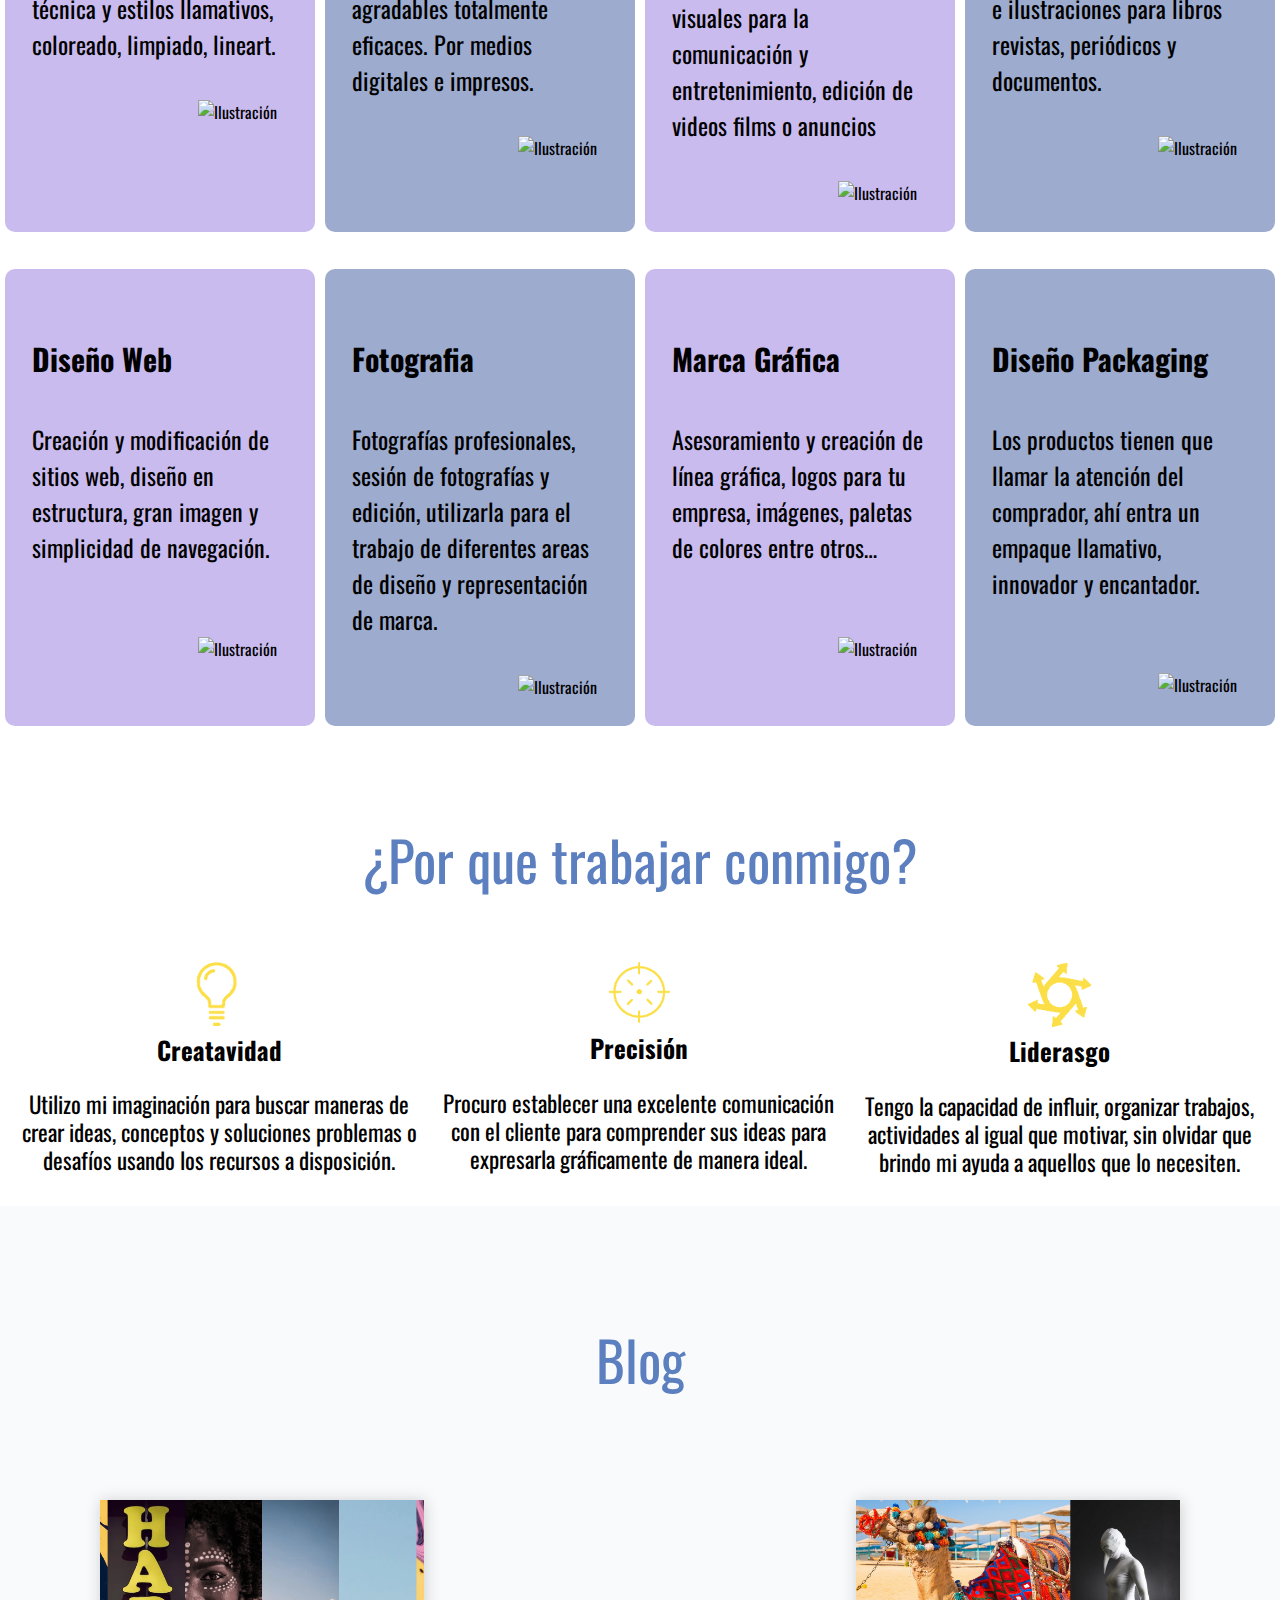
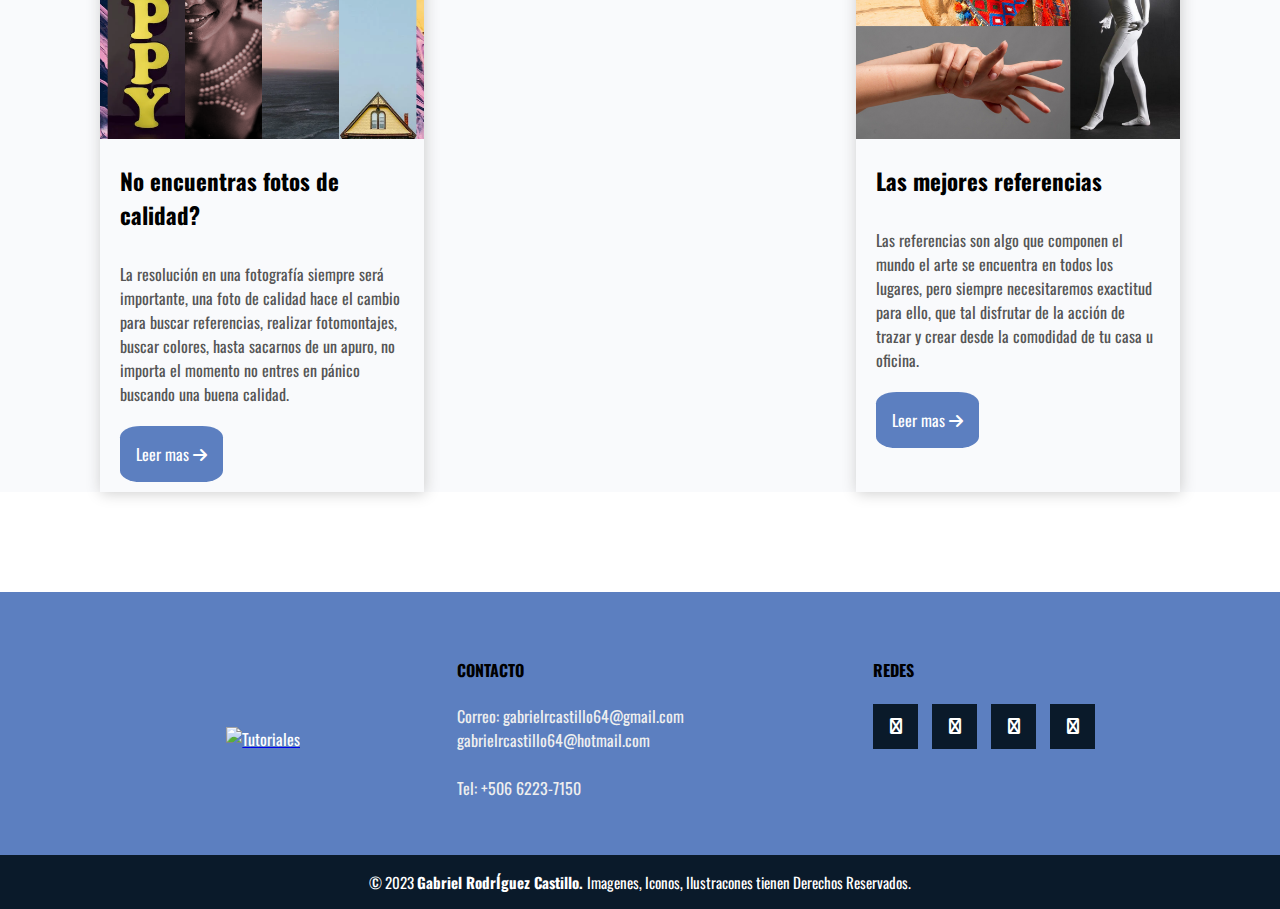
==== commit 09e5e2de: "hola" ====
--- a/index.html
+++ b/index.html
@@ -40,7 +40,7 @@
                     <il><a href="#" class="conf-menu" href="#contacto">Contacto</a></il>
                 <div class="closeMenu"><i class="fa fa-times"></i></div>
                 <span class="icons">
-                    <i class="fab fa-facebook"></i>
+                    <i class="fab fa-facebook" ></i>
                     <i class="fab fa-instagram"></i>
                     <i class="fab fa-twitter"></i>
                 </span>
@@ -191,7 +191,7 @@
 
         <div class="contenedor-singular">
           <img src="Iconos/versatil.png" alt="creativo">
-          <h4>Liderazgo</h4>
+          <h4>Liderasgo</h4>
           <p >Tengo la capacidad de influir, organizar 
           trabajos, actividades al igual que motivar, 
           sin olvidar que brindo mi ayuda a aquellos que 
@@ -211,13 +211,13 @@
          <div class="contenedor-publicacion">
            <div class="publicaciones">
              <img src="Blog 1.png">
-             <h4>No encuentras fotos de calidad</h4>
+             <h4>No encuentras fotos de calidad?</h4>
               <p>La resolución en una fotografía siempre será importante, una foto de calidad hace el cambio para buscar referencias, realizar fotomontajes, buscar colores, hasta sacarnos de un apuro, no importa el momento no entres en pánico buscando una buena calidad.</p>
               <a href="https://www.pexels.com/es-es/" target="_blank">Leer mas <i class="fa-solid fa-arrow-right"></i></a>
            </div>
            <div class="publicaciones">
              <img src="Blog 2.png">
-             <h4>Las mejores rreferencias</h4>
+             <h4>Las mejores referencias</h4>
              <p>Las referencias son algo que componen el mundo el arte se encuentra en todos los lugares, pero siempre necesitaremos exactitud para ello, que tal disfrutar de la acción de trazar y crear desde la comodidad de tu casa u oficina.</p>
              <a href="https://line-of-action.com/" target="_blank">Leer mas <i class="fa-solid fa-arrow-right"></i></a></div>
             </div>
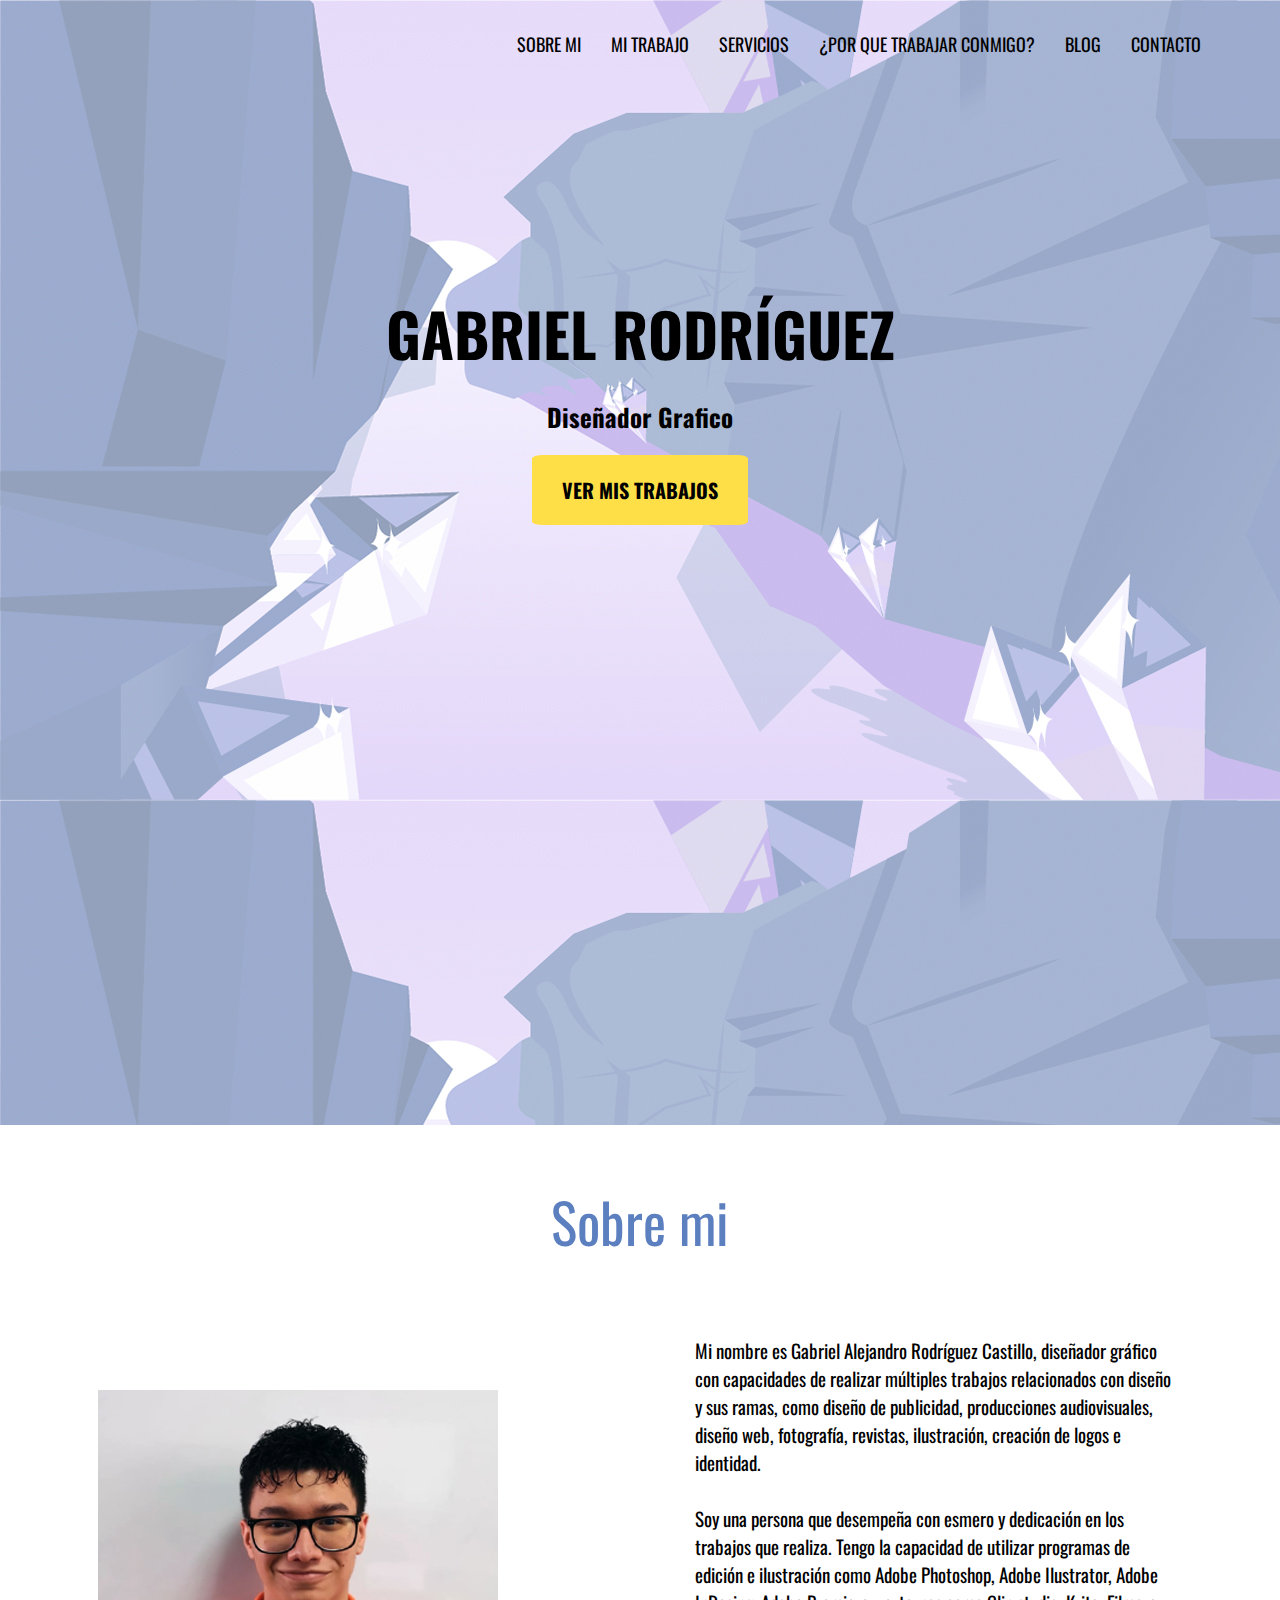
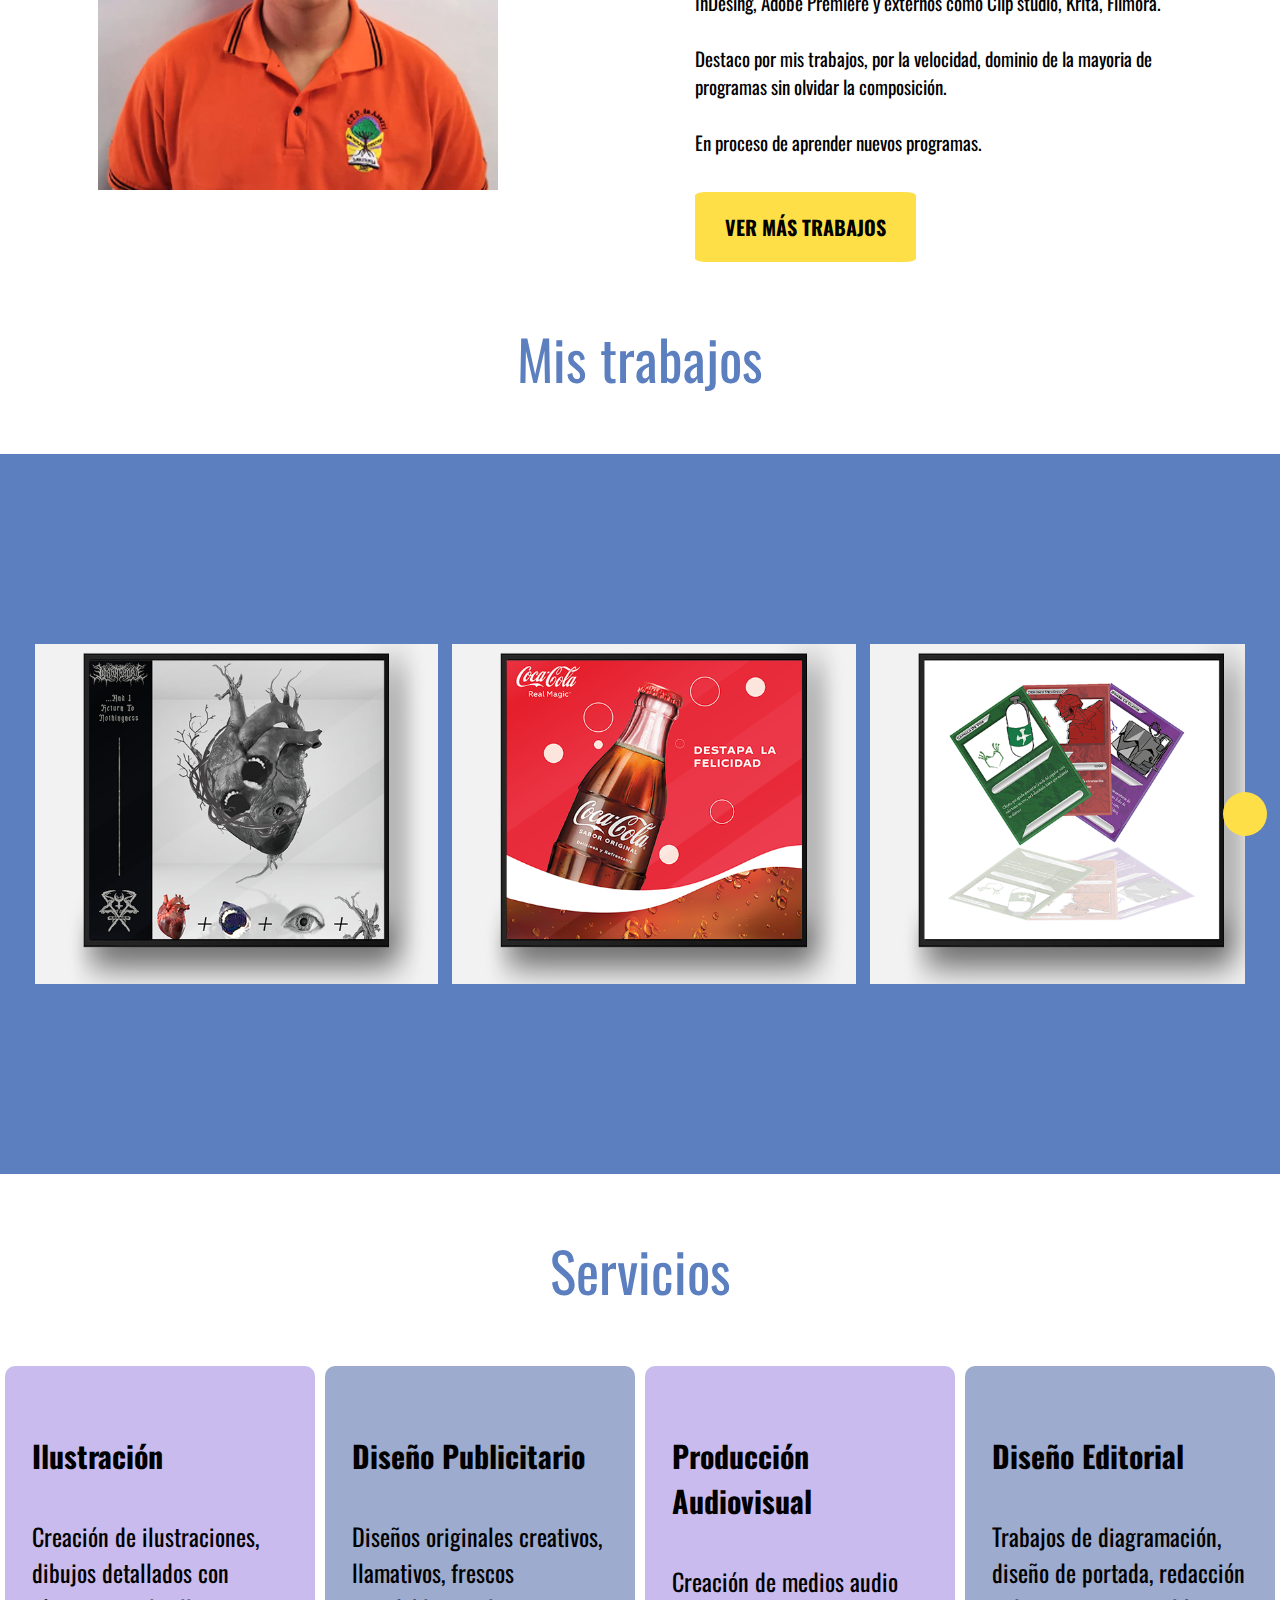
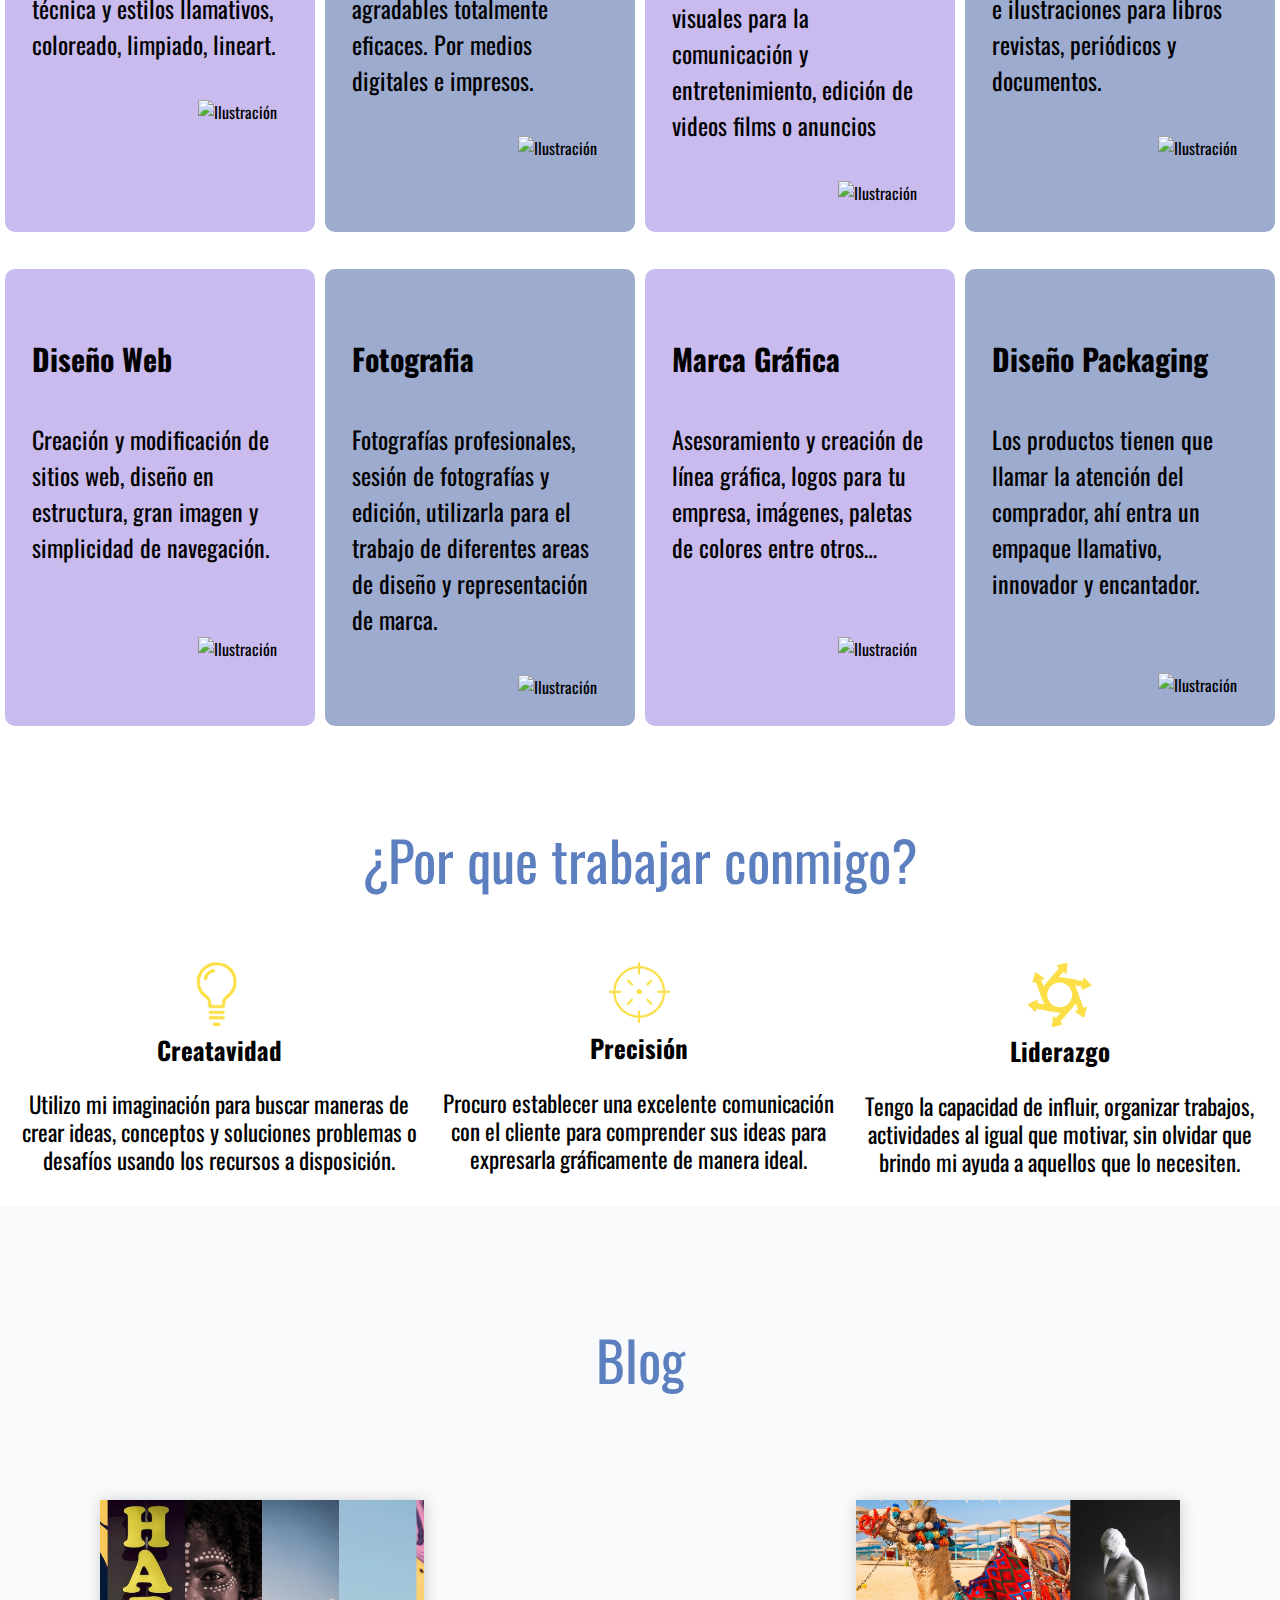
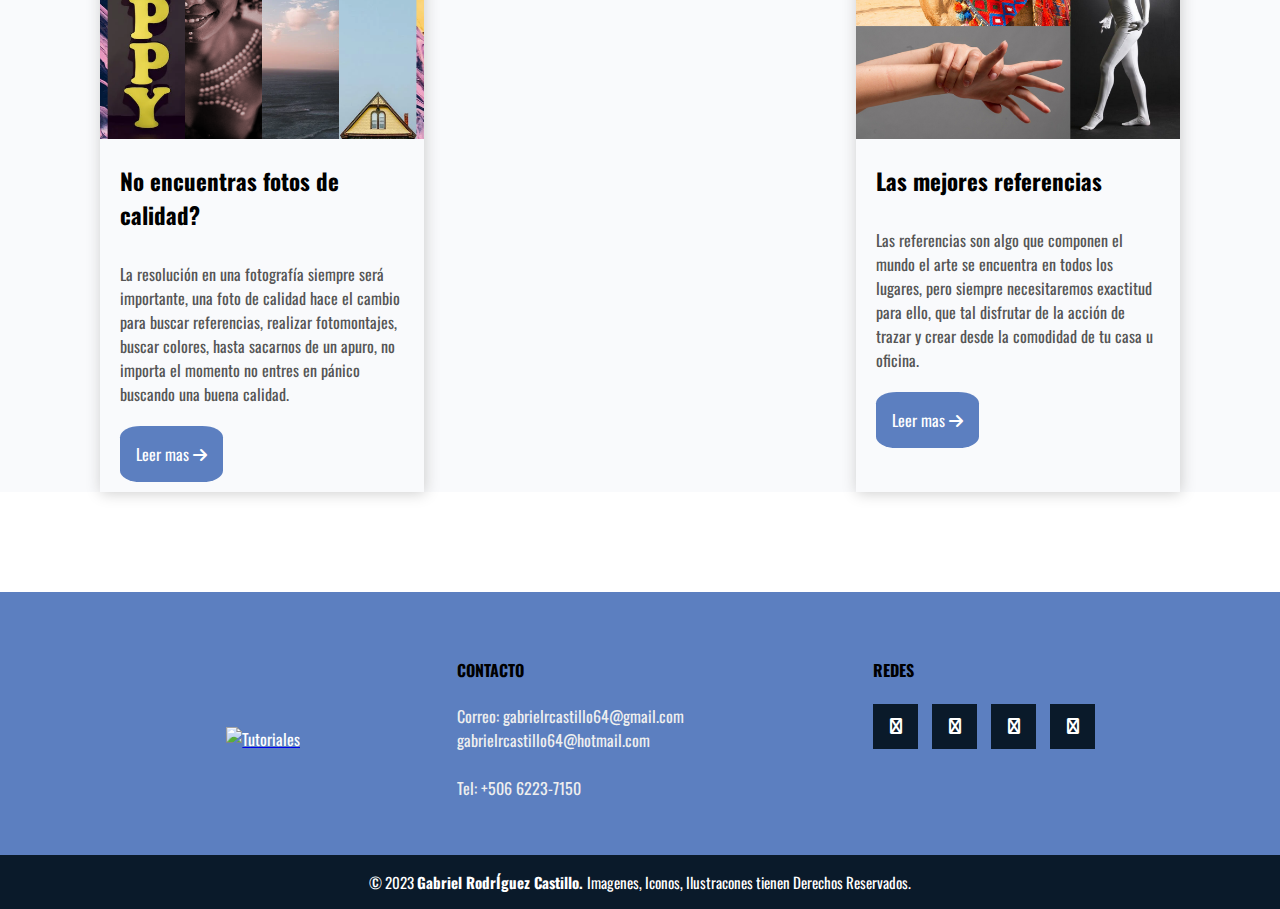
==== commit 122a80dd: "mu" ====
--- a/index.html
+++ b/index.html
@@ -5,13 +5,14 @@
     <meta charset="utf-8">
     <title>Gabriel-Rodriguez-Diseñador-Grafico.</title>
     <link rel="stylesheet" href="style.css">
+	<script src="script.js" defer></script>
+	<script src="https://unpkg.com/scrollreveal"></script>
     <link rel="preconnect" href="https://fonts.googleapis.com">
     <link rel="preconnect" href="https://fonts.gstatic.com" crossorigin>
     <link rel="stylesheet" href="https://cdnjs.cloudflare.com/ajax/libs/font-awesome/5.12.0-2/css/all.min.css" integrity="sha256-46r060N2LrChLLb5zowXQ72/iKKNiw/lAmygmHExk/o=" crossorigin="anonymous" />
     <link href="https://fonts.googleapis.com/css2?family=Oswald:wght@300&display=swap" rel="stylesheet">
     <meta name="viewport" content="width=device-width, initial-scale=1.0">
     <link rel="stylesheet" href="https://cdnjs.cloudflare.com/ajax/libs/font-awesome/6.2.0/css/all.min.css">
-    <script src="script.js" defer></script>
     <meta name="viewport" content="width=device-width, user-scalable=no, initial-scale=1.0, maximum-scale=1.0, minimum-scale=1.0">
     <script src="https://kit.fontawesome.com/eb496ab1a0.js" crossorigin="anonymous"></script>
     <meta name="viewport" content="width=device-width, initial-scale=1.0">
@@ -23,7 +24,8 @@
 </head>
 
 <body>
-  <button onclick="topFunction()" id="myBtn" title="Go to top">🏠</button>
+<!-- menu-->
+  <button onclick="topFunction()" id="myBtn" title="Go to top" class="fa fa-home"></button>
     <header>
         <div class="contenedor">
         
@@ -33,20 +35,21 @@
             <div class="openMenu"><i class="fa fa-bars"></i></div>
             <ul class="mainMenu">
                     <il><a class="conf-menu" href="#sobre-mi">Sobre mi</a></il>
-                    <il><a href="#" class="conf-menu" href="#cover">Mi trabajo</a></il>
-                    <il><a href="#" class="conf-menu" href="#servicios">Servicios</a></il>
-                    <il><a href="#" class="conf-menu" href="#por">¿Por que trabajar conmigo?</a></il>
-                    <il><a href="#" class="conf-menu" href="#blog">Blog</a></il>
-                    <il><a href="#" class="conf-menu" href="#contacto">Contacto</a></il>
+                    <il><a  class="conf-menu" href="#cover">Mi trabajo</a></il>
+                    <il><a  class="conf-menu" href="#servicios">Servicios</a></il>
+                    <il><a class="conf-menu" href="#por">¿Por que trabajar conmigo?</a></il>
+                    <il><a class="conf-menu" href="#blog">Blog</a></il>
+                    <il><a class="conf-menu" href="#contacto">Contacto</a></il>
                 <div class="closeMenu"><i class="fa fa-times"></i></div>
                 <span class="icons">
-                    <i class="fab fa-facebook" ></i>
-                    <i class="fab fa-instagram"></i>
-                    <i class="fab fa-twitter"></i>
+                    <a class="hamburguer" href="https://m.facebook.com/gabi.rodriguez.1675275?eav=AfaISuOQLaszu5Sp1QmuDLlMxi9pRfRyBQs0-vFCIAzzrn0dcksP1bBKdHouDN7_m-Q&paipv=0" target="_blank" ><i class="fab fa-facebook" ></i></a>
+                    <a class="hamburguer" href="https://www.instagram.com/gabri64_n/" target="_blank" ><i class="fab fa-instagram"></i></a>
+                    <a class="hamburguer" href="https://www.youtube.com/channel/UC_5Ln3zyEkE87I93dm4RGTQ" target="_blank" ><i class="fab fa-youtube"></i></a>
                 </span>
             </ul>
         </nav>
-        
+     
+	<!--titular-->
         <div class="titular">
             <h1>GABRIEL RODRÍGUEZ</h1>
             <h2>Diseñador Grafico</h2>
@@ -56,6 +59,7 @@
         
         </header>
     
+	<!--sobre mi-->
     <section>
         <div id="sobre-mi">
         <h3> Sobre mi</h3>
@@ -70,6 +74,7 @@
         </div>
     </section>
 
+	<!--carrusel-->
     <section>
         <div id="cover">
             <h3>Mis trabajos</h3>
@@ -78,15 +83,19 @@
         <div class="wrapper">
           <i id="left" class="fa-solid fa-angle-left"></i>
           <div class="carousel">
+            <!--Empiesa cuadrado-->
             <img src="Trabajos/Foto 1.png" alt="img" draggable="false" title="">
             <img src="Trabajos/Foto 2.png" alt="img" draggable="false" title="">
             <img src="Trabajos/foto 3.png" alt="img" draggable="false" title="">
             <img src="Trabajos/Foto 4.png" alt="img" draggable="false" title="">
             <img src="Trabajos/Foto 5.png" alt="img" draggable="false" title="">
+            <!--Empiesa rectangulo orizontal-->
             <img src="Trabajos/Foto 6.png" alt="img" draggable="false" title="">
             <img src="Trabajos/Foto7.png" alt="img" draggable="false" title="">
             <img src="Trabajos/Foto8.png" alt="img" draggable="false" title="">
             <img src="Trabajos/Foto9.png" alt="img" draggable="false" title="">
+            <!--Empiesa rectangulo vertical-->
+            <img src="Trabajos/Foto 13.png" alt="img" draggable="false" title="">
             <img src="Trabajos/Foto 10.png" alt="img" draggable="false" title="">
             <img src="Trabajos/Foto 11.png" alt="img" draggable="false" title="">
             <img src="Trabajos/Foto 12.png" alt="img" draggable="false" title="">
@@ -97,7 +106,7 @@
       </div>
     </section>
 
-    <Section>
+ <section>
         <div id="servicios">
             <h3>Servicios</h3>
         </div>
@@ -162,7 +171,7 @@
             </div>
         
         </div>
-    </Section>
+	</section>
     
     <section>
       <div id="por">
@@ -191,7 +200,7 @@
 
         <div class="contenedor-singular">
           <img src="Iconos/versatil.png" alt="creativo">
-          <h4>Liderasgo</h4>
+          <h4>Liderazgo</h4>
           <p >Tengo la capacidad de influir, organizar 
           trabajos, actividades al igual que motivar, 
           sin olvidar que brindo mi ayuda a aquellos que 
@@ -209,6 +218,7 @@
       </div>
 
          <div class="contenedor-publicacion">
+			 
            <div class="publicaciones">
              <img src="Blog 1.png">
              <h4>No encuentras fotos de calidad?</h4>
--- a/style.css
+++ b/style.css
@@ -24,8 +24,10 @@
   transition: 0.2s ease;
 }
 nav .mainMenu il a:hover {
-  background: #FFDF47;
-}
+  background: #f7f7f7c0;
+}
+
+/*hambur*/
 nav .openMenu {
   font-size: 2rem;
   margin: 20px;
@@ -131,6 +133,7 @@
     margin-top: 200px;
 }
 
+
 header{
     background: url(imagen.png.jpg);
     height: 125vh;
@@ -169,6 +172,11 @@
     border-radius: 5%;
 }
 
+.tre:active{
+  color: white;
+  background-color: #0a1a2a;
+}
+
 h3{
     text-align: center;
     font-size: 55px;
@@ -268,7 +276,7 @@
     width: 15%;
 }
 
-span {
+#span {
     flex-wrap: wrap;
     font-size: 80px;
     color: #FFDF47;
@@ -475,15 +483,8 @@
 .pie-pagina .grupo-2 small{
     font-size: 15px;
 }
-@media screen and (max-width:800px){
-    .pie-pagina .grupo-1{
-        width: 90%;
-        grid-template-columns: repeat(1, 1fr);
-        grid-gap:30px;
-        padding: 35px 0px;
-    }
-}
-
+
+/*boton*/
 #myBtn {
     display: none;
     position: fixed;
@@ -502,8 +503,19 @@
   }
   
   #myBtn:hover {
-    background-color: #555;
-  }
+    background-color: #5C7FC0;
+  }
+
+/*responsive*/
+@media screen and (max-width:800px){
+    .pie-pagina .grupo-1{
+        width: 90%;
+        grid-template-columns: repeat(1, 1fr);
+        grid-gap:30px;
+        padding: 35px 0px;
+    }
+}
+
 
   @media (max-width: 810px) {
 
@@ -551,6 +563,7 @@
 .contenedor-publicacion {
         flex-direction: column;
     }
+	  
     .publicaciones{
         width: 85%;
         margin: auto;
@@ -566,6 +579,7 @@
 
 }
 
+/*responsive*/
   @media (max-width: 800px) {
 
     header{
@@ -623,4 +637,8 @@
     .sobre-mi{
         width: 90%;
     }
-  }+  }
+
+html{
+	scroll-behavior:smooth;
+}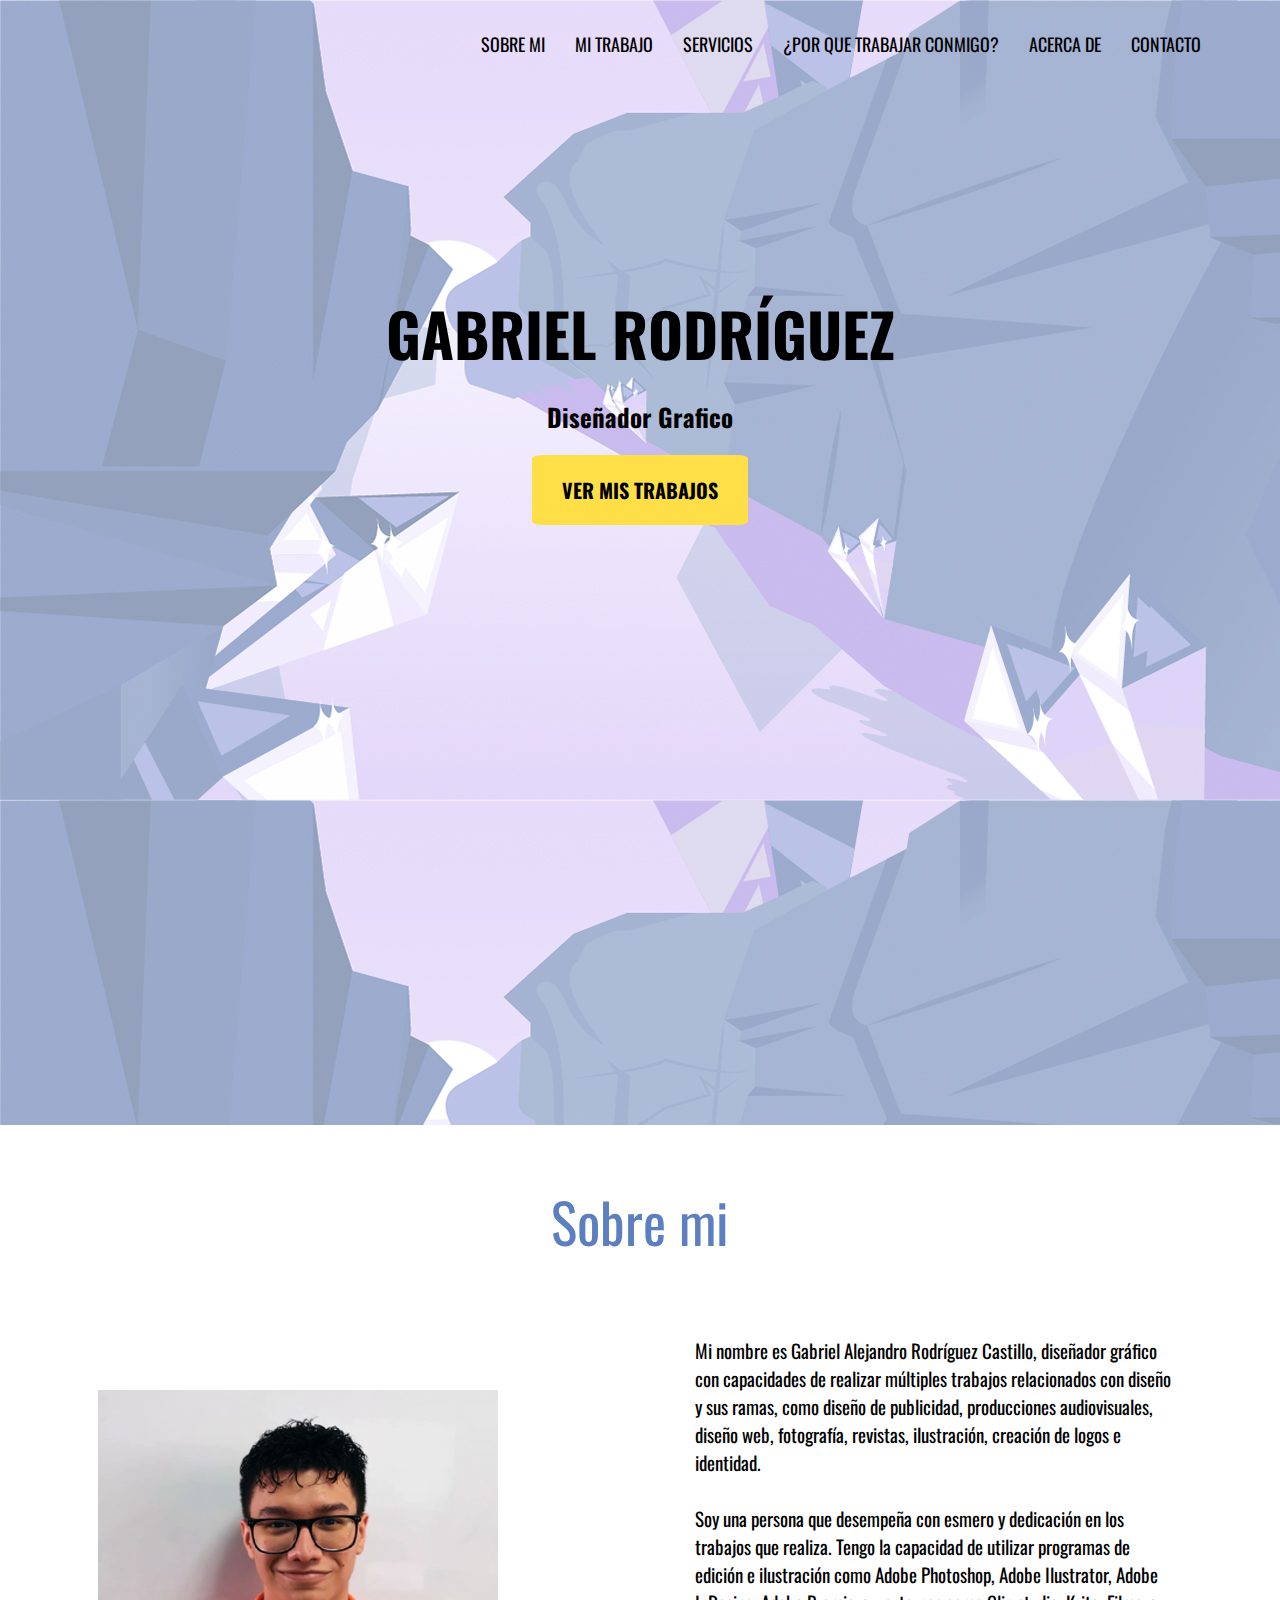
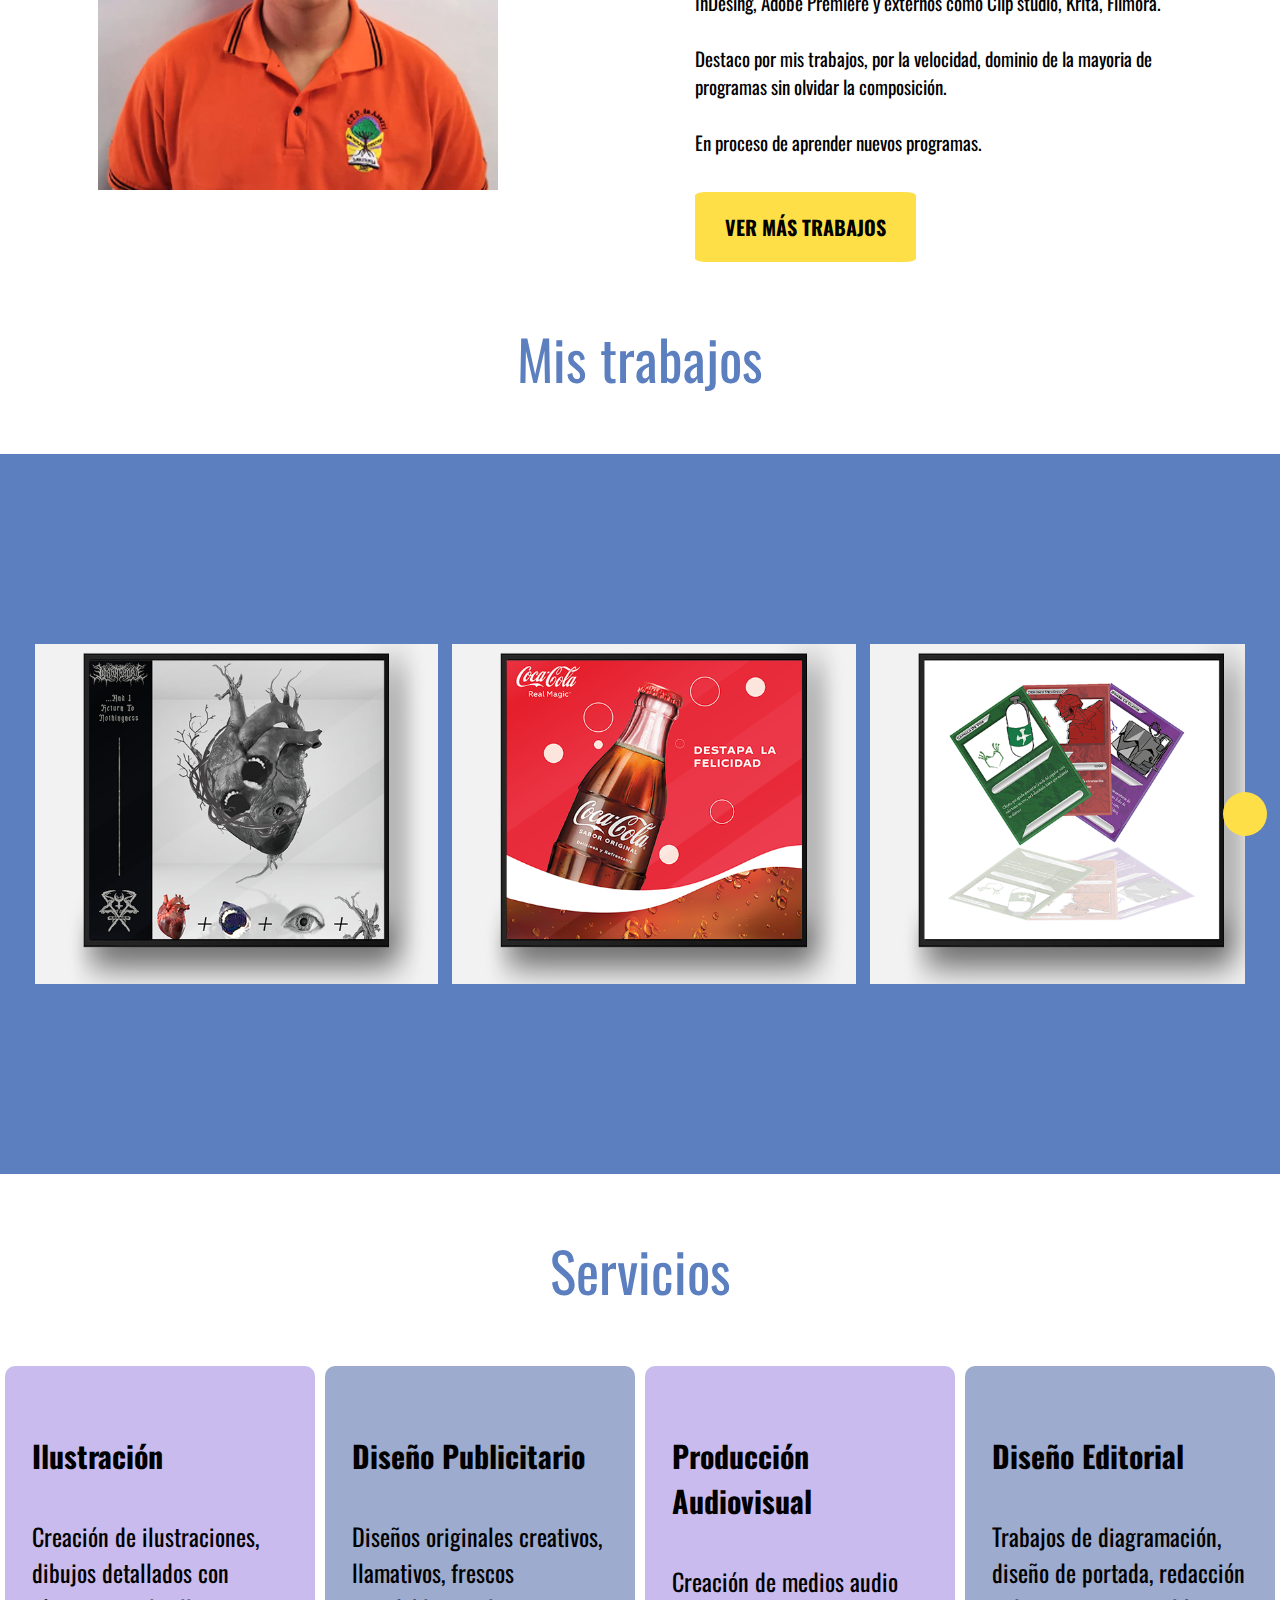
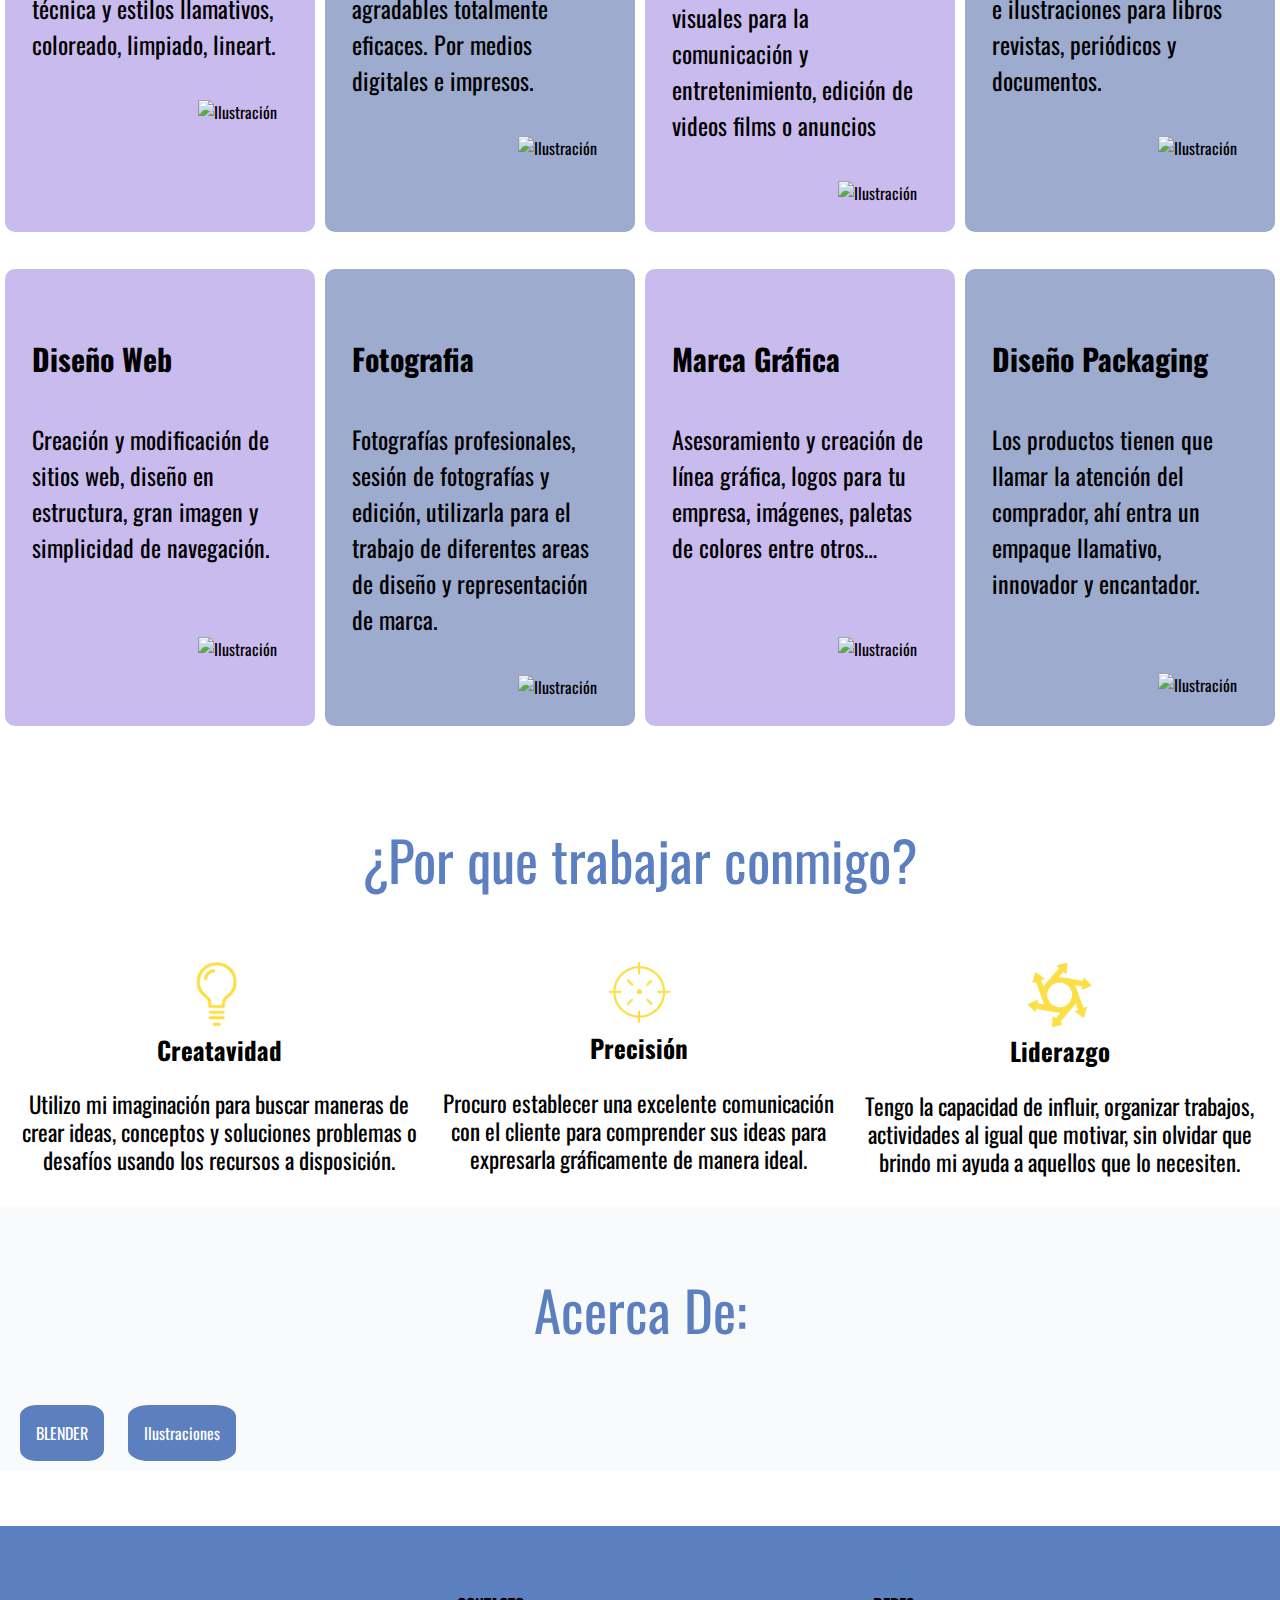
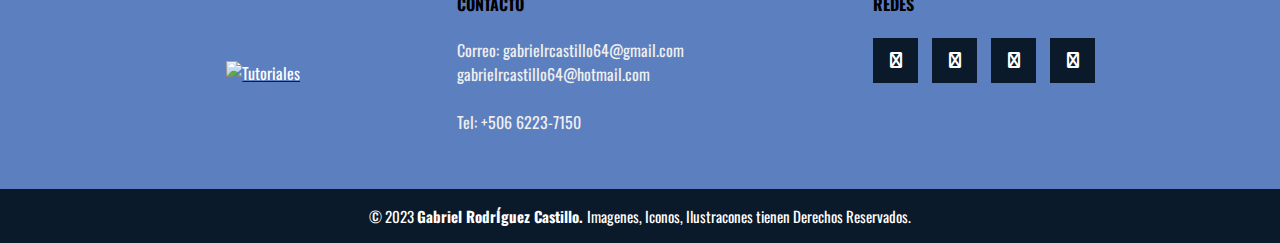
==== commit cac4468f: "hi" ====
--- a/index.html
+++ b/index.html
@@ -38,7 +38,7 @@
                     <il><a  class="conf-menu" href="#cover">Mi trabajo</a></il>
                     <il><a  class="conf-menu" href="#servicios">Servicios</a></il>
                     <il><a class="conf-menu" href="#por">¿Por que trabajar conmigo?</a></il>
-                    <il><a class="conf-menu" href="#blog">Blog</a></il>
+                    <il><a class="conf-menu" href="#blog">Acerca De</a></il>
                     <il><a class="conf-menu" href="#contacto">Contacto</a></il>
                 <div class="closeMenu"><i class="fa fa-times"></i></div>
                 <span class="icons">
@@ -212,25 +212,17 @@
     </section>  
 
     <section id="blog1">
-    <div class="contenedor-blog">
+    <div class="contenedor-Acerca-De">
       <div id="blog">
-        <h3>Blog</h3>
-      </div>
-
-         <div class="contenedor-publicacion">
-			 
-           <div class="publicaciones">
-             <img src="Blog 1.png">
-             <h4>No encuentras fotos de calidad?</h4>
-              <p>La resolución en una fotografía siempre será importante, una foto de calidad hace el cambio para buscar referencias, realizar fotomontajes, buscar colores, hasta sacarnos de un apuro, no importa el momento no entres en pánico buscando una buena calidad.</p>
-              <a href="https://www.pexels.com/es-es/" target="_blank">Leer mas <i class="fa-solid fa-arrow-right"></i></a>
-           </div>
-           <div class="publicaciones">
-             <img src="Blog 2.png">
-             <h4>Las mejores referencias</h4>
-             <p>Las referencias son algo que componen el mundo el arte se encuentra en todos los lugares, pero siempre necesitaremos exactitud para ello, que tal disfrutar de la acción de trazar y crear desde la comodidad de tu casa u oficina.</p>
-             <a href="https://line-of-action.com/" target="_blank">Leer mas <i class="fa-solid fa-arrow-right"></i></a></div>
-            </div>
+        <h3>Acerca De:</h3>
+      </div>
+
+      
+         <div class="contenedor-Acerca">
+          <a class="Acerca" href="Pages/Blender.html" >BLENDER</a>
+          <a class="Acerca" href="Pages/Blender.html" >Ilustraciones</a>
+          
+         </div>
 
     </div>
 
--- a/style.css
+++ b/style.css
@@ -7,6 +7,7 @@
   justify-content: space-between;
   
 }
+
 nav .mainMenu {
   display: flex;
   list-style: none;
@@ -57,7 +58,7 @@
 
 /* responsive hamburguer */
 
-@media (max-width: 800px) and (max-width: 1080px) {
+@media (max-width: 800px) {
   nav .mainMenu {
     height: 100vh;
     position: fixed;
@@ -137,7 +138,8 @@
 header{
     background: url(imagen.png.jpg);
     height: 125vh;
-    max-width: 1370px;
+    width: 100%;
+	object-fit: cover;
 }
 
 body{
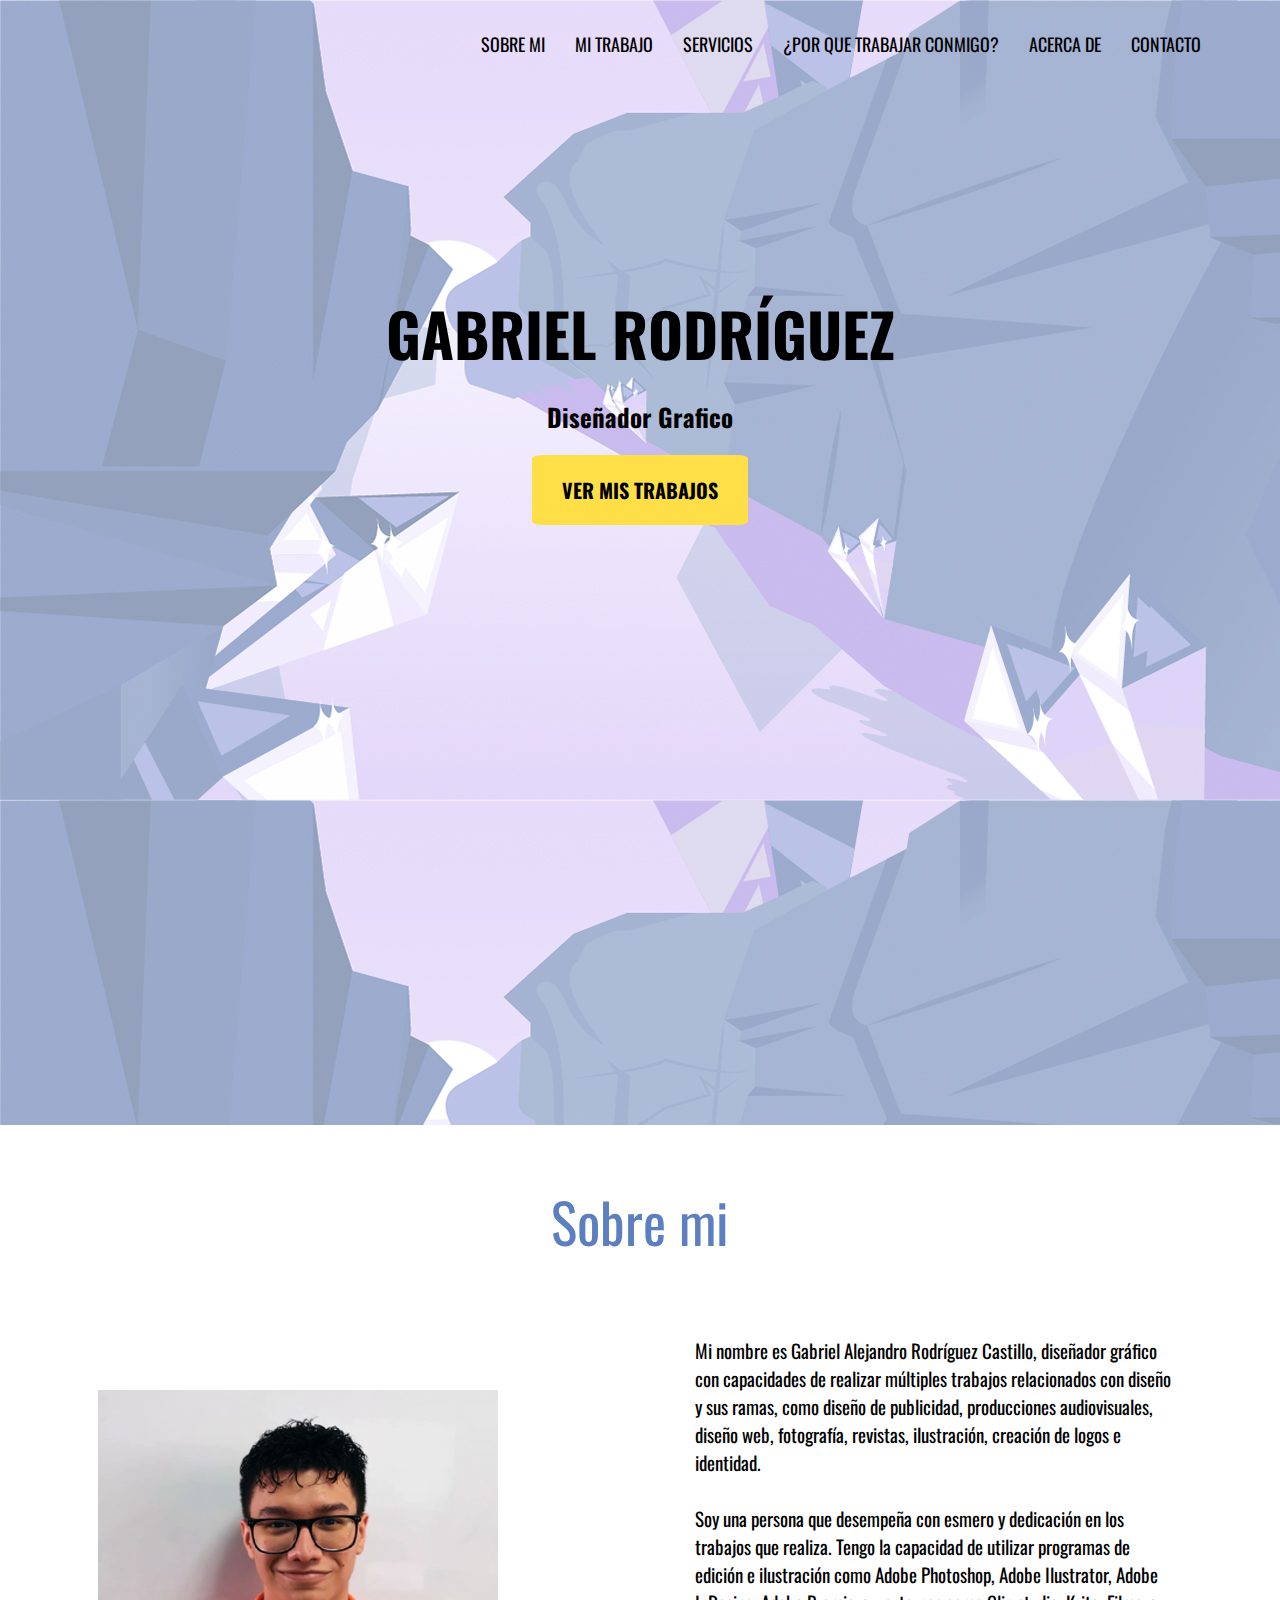
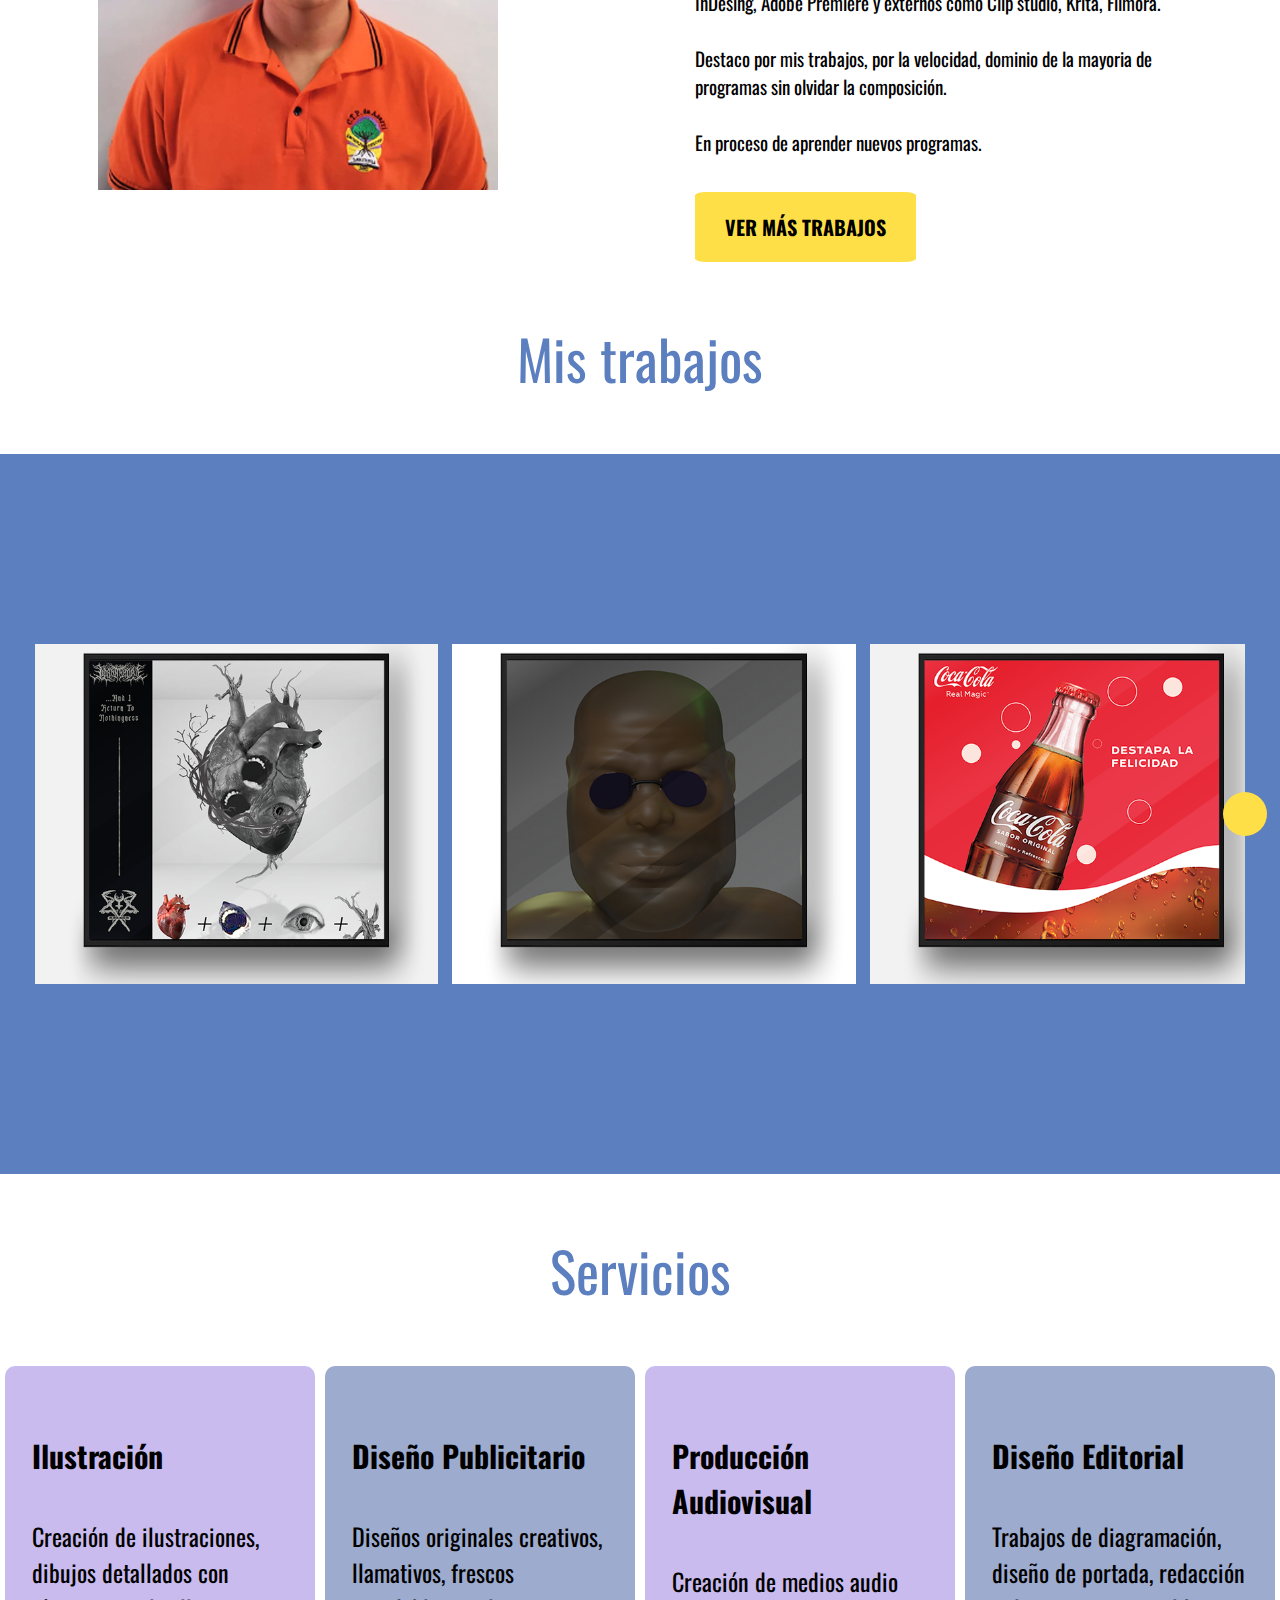
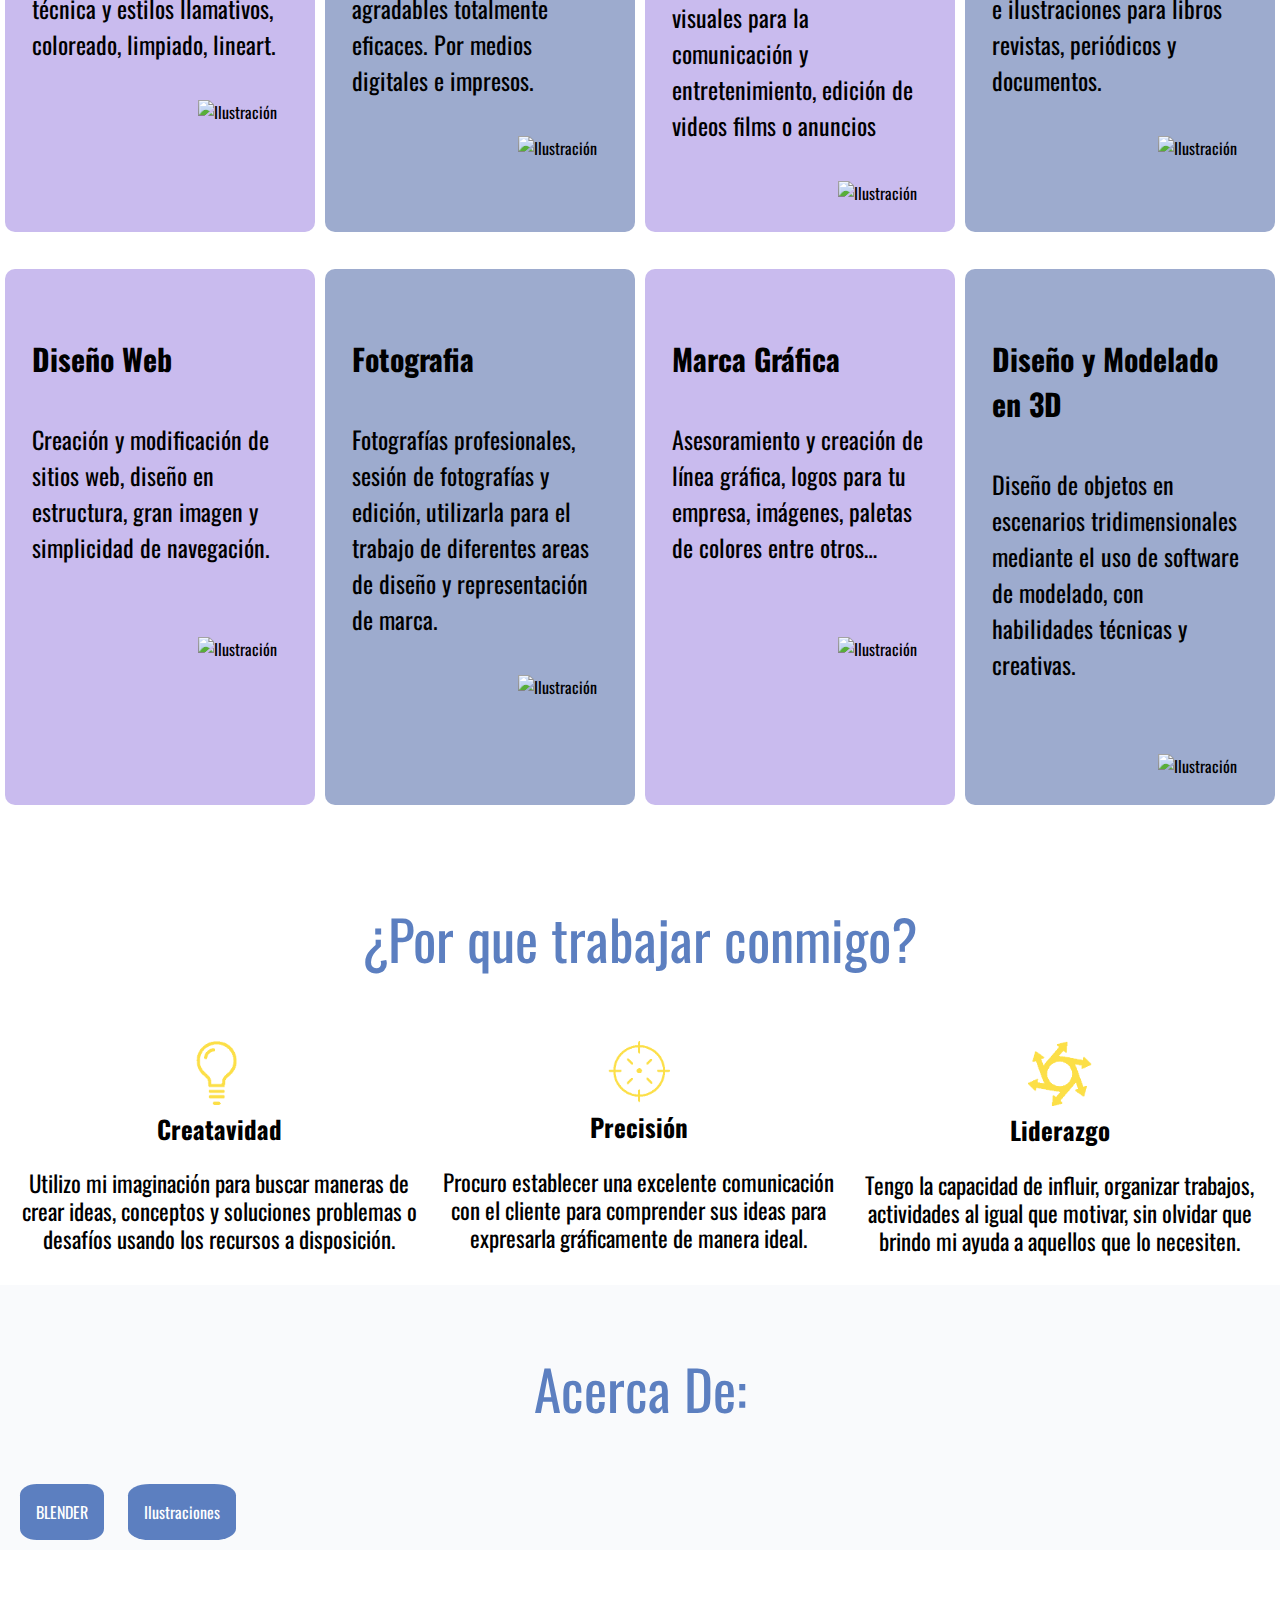
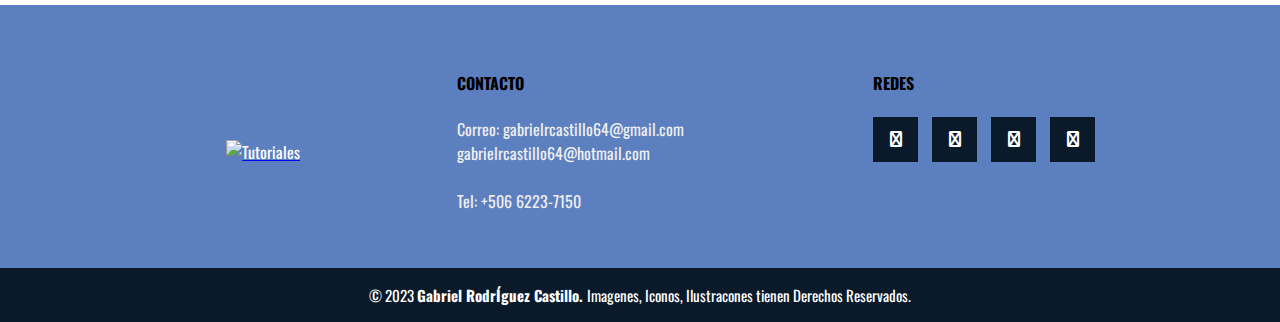
==== commit 71b6017e: "hi" ====
--- a/index.html
+++ b/index.html
@@ -85,6 +85,7 @@
           <div class="carousel">
             <!--Empiesa cuadrado-->
             <img src="Trabajos/Foto 1.png" alt="img" draggable="false" title="">
+            <img src="Trabajos/Foto 14.png" alt="img" draggable="false" title="">
             <img src="Trabajos/Foto 2.png" alt="img" draggable="false" title="">
             <img src="Trabajos/foto 3.png" alt="img" draggable="false" title="">
             <img src="Trabajos/Foto 4.png" alt="img" draggable="false" title="">
@@ -93,6 +94,7 @@
             <img src="Trabajos/Foto 6.png" alt="img" draggable="false" title="">
             <img src="Trabajos/Foto7.png" alt="img" draggable="false" title="">
             <img src="Trabajos/Foto8.png" alt="img" draggable="false" title="">
+            <img src="Trabajos/Foto 15.png" alt="img" draggable="false" title="">
             <img src="Trabajos/Foto9.png" alt="img" draggable="false" title="">
             <!--Empiesa rectangulo vertical-->
             <img src="Trabajos/Foto 13.png" alt="img" draggable="false" title="">
@@ -162,11 +164,12 @@
             </div>
 
             <div class="servicio azul-b">
-              <h4>Diseño Packaging</h4>
-              <p>Los productos tienen que llamar la atención del comprador, ahí entra un empaque llamativo, innovador y encantador.</p>
-
+              <h4>Diseño y Modelado en 3D</h4>
+              <p>Diseño de objetos en escenarios tridimensionales
+                 mediante el uso de software de modelado, con habilidades 
+                 técnicas y creativas.</p>
               <div class="magdalena">
-                <img src="iconos/troquel.png" alt="Ilustración">
+                <img src="iconos/3D.png" alt="Ilustración">
               </div>
             </div>
         
@@ -220,7 +223,7 @@
       
          <div class="contenedor-Acerca">
           <a class="Acerca" href="Pages/Blender.html" >BLENDER</a>
-          <a class="Acerca" href="Pages/Blender.html" >Ilustraciones</a>
+          <a class="Acerca" href="Pages2/Ilustraciones.html" >Ilustraciones</a>
           
          </div>
 
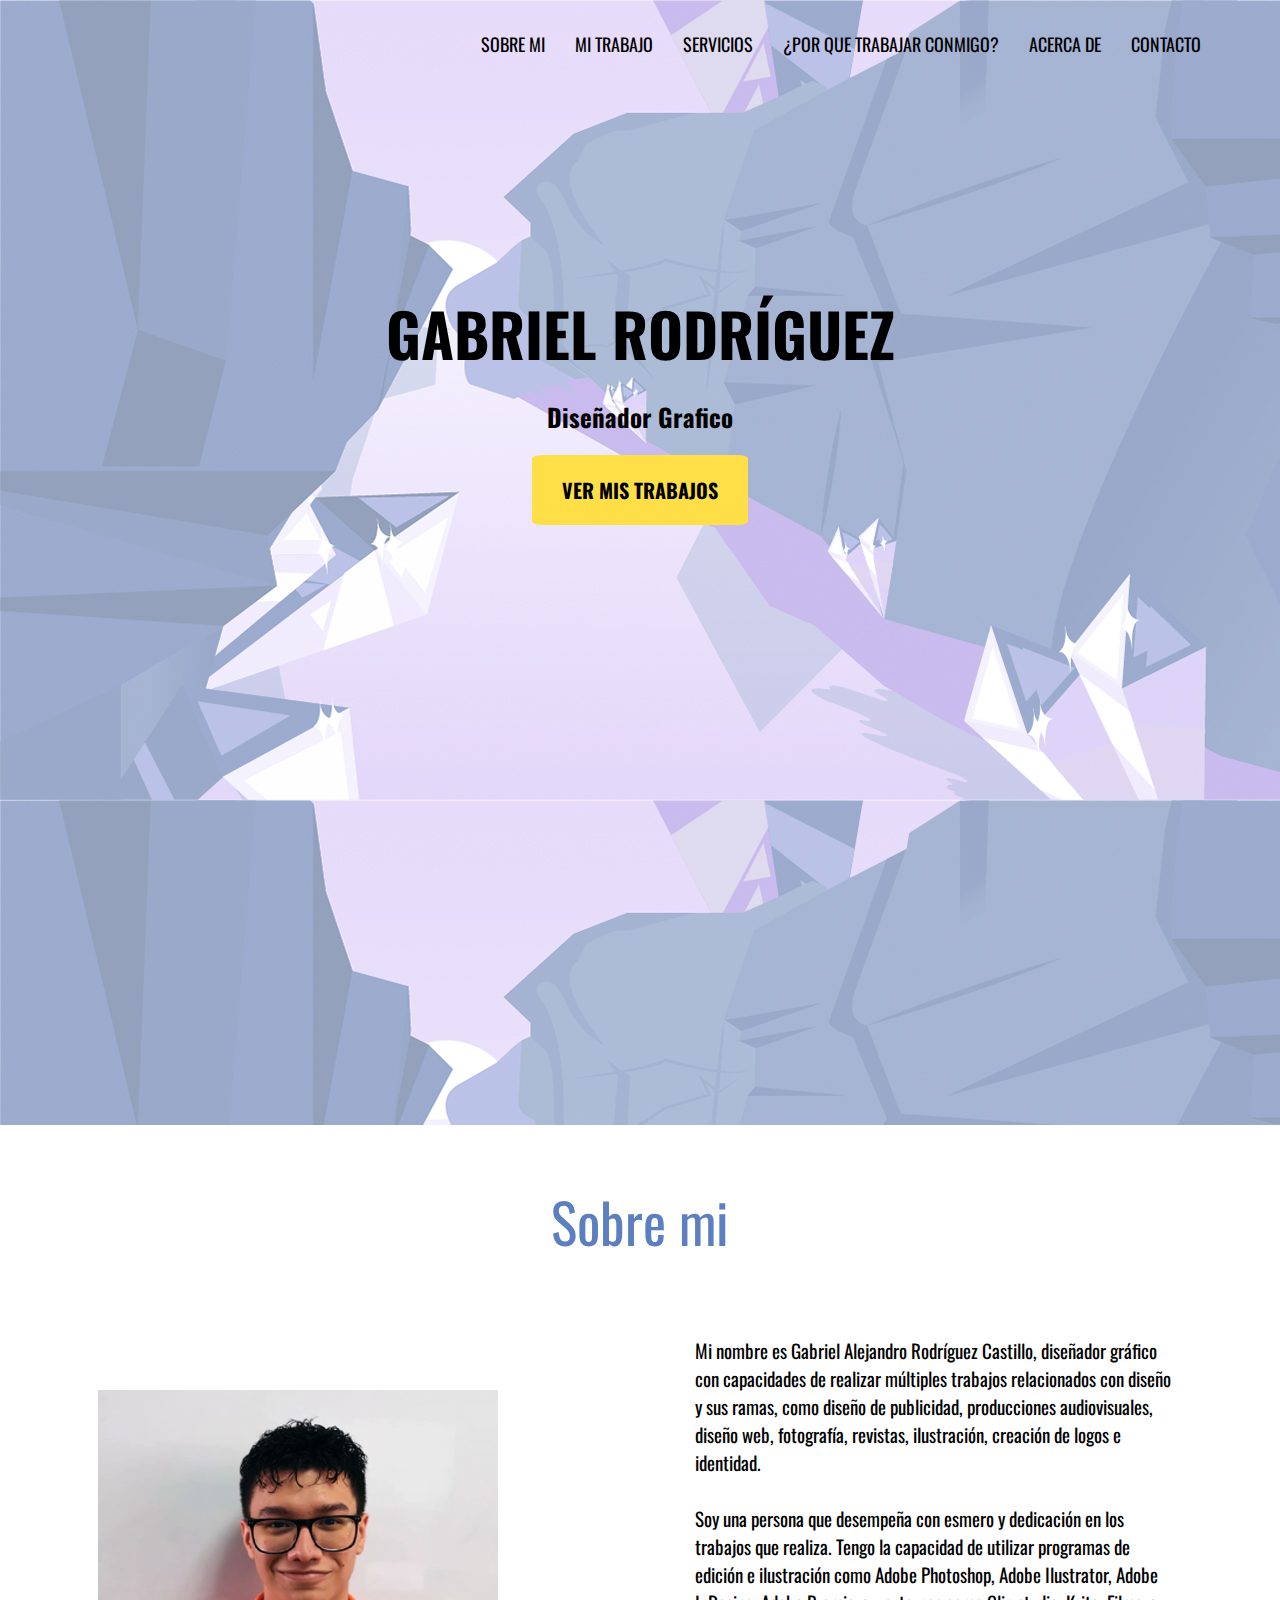
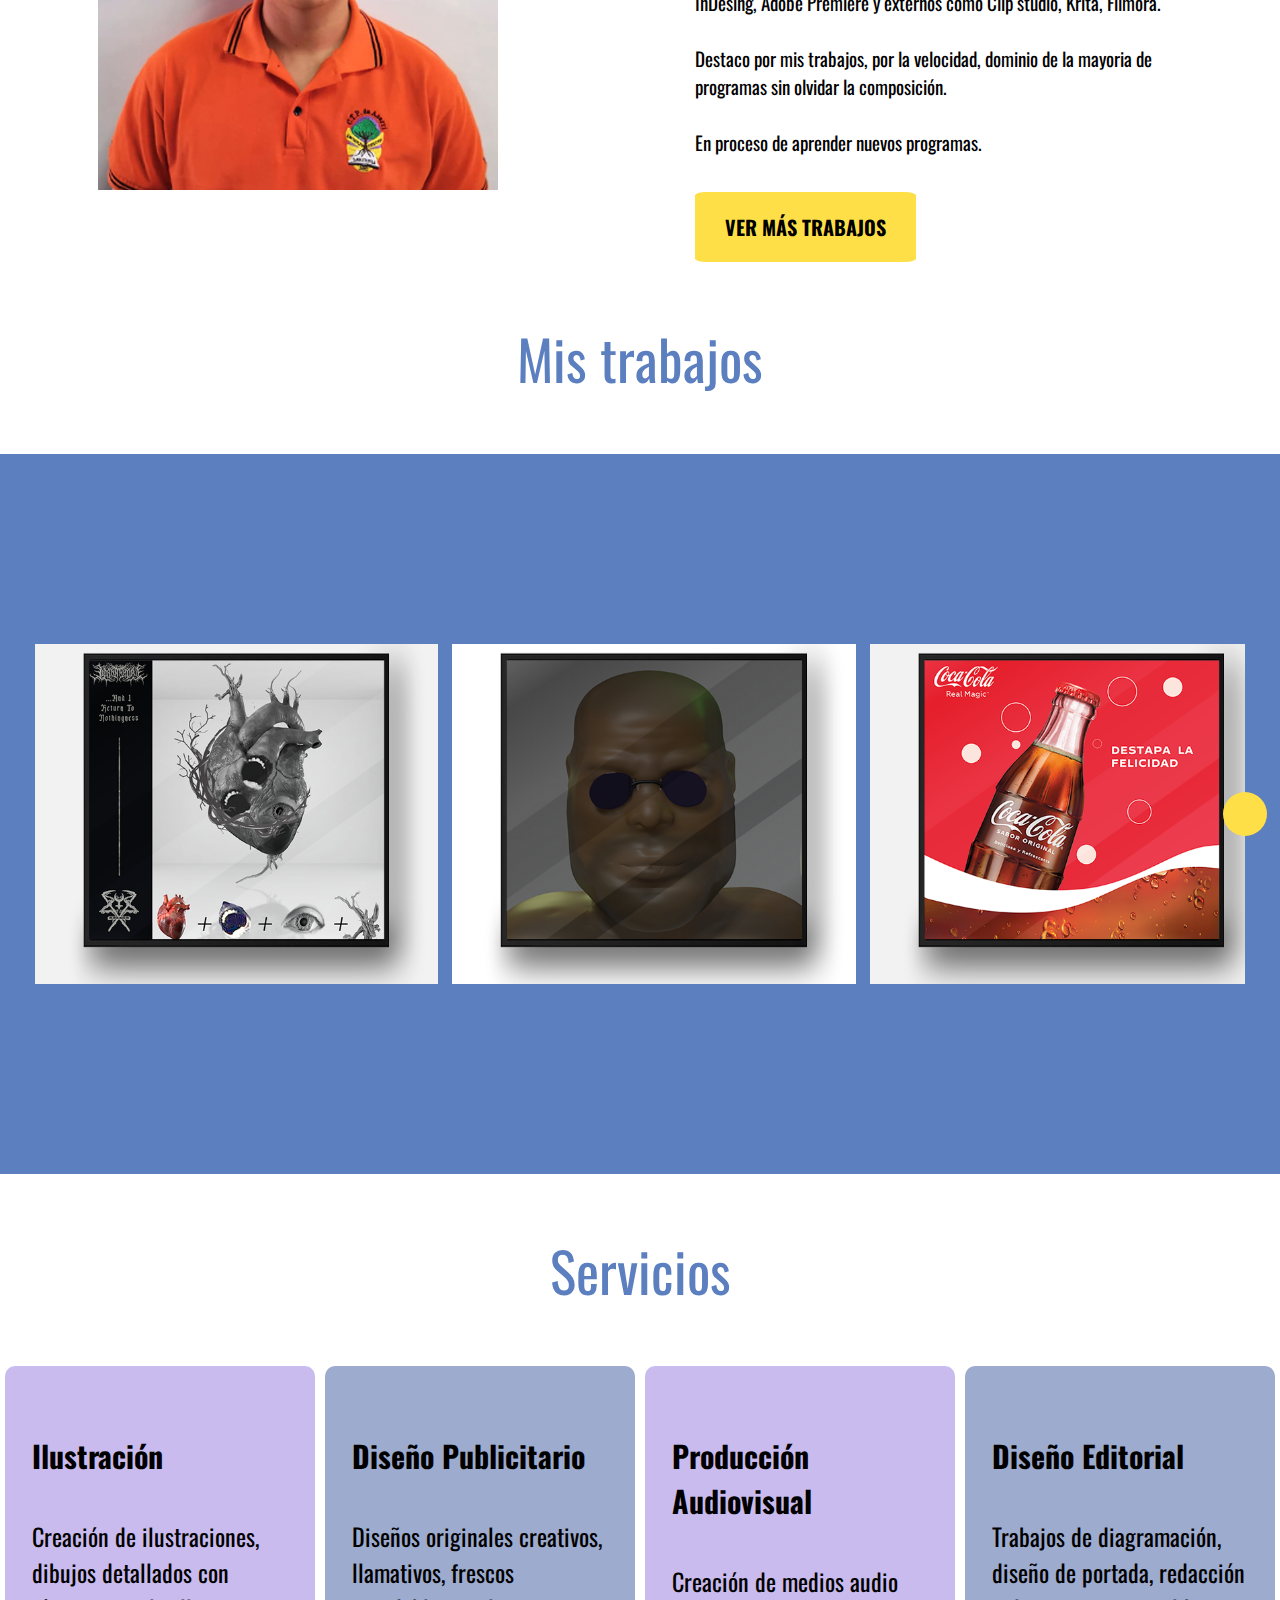
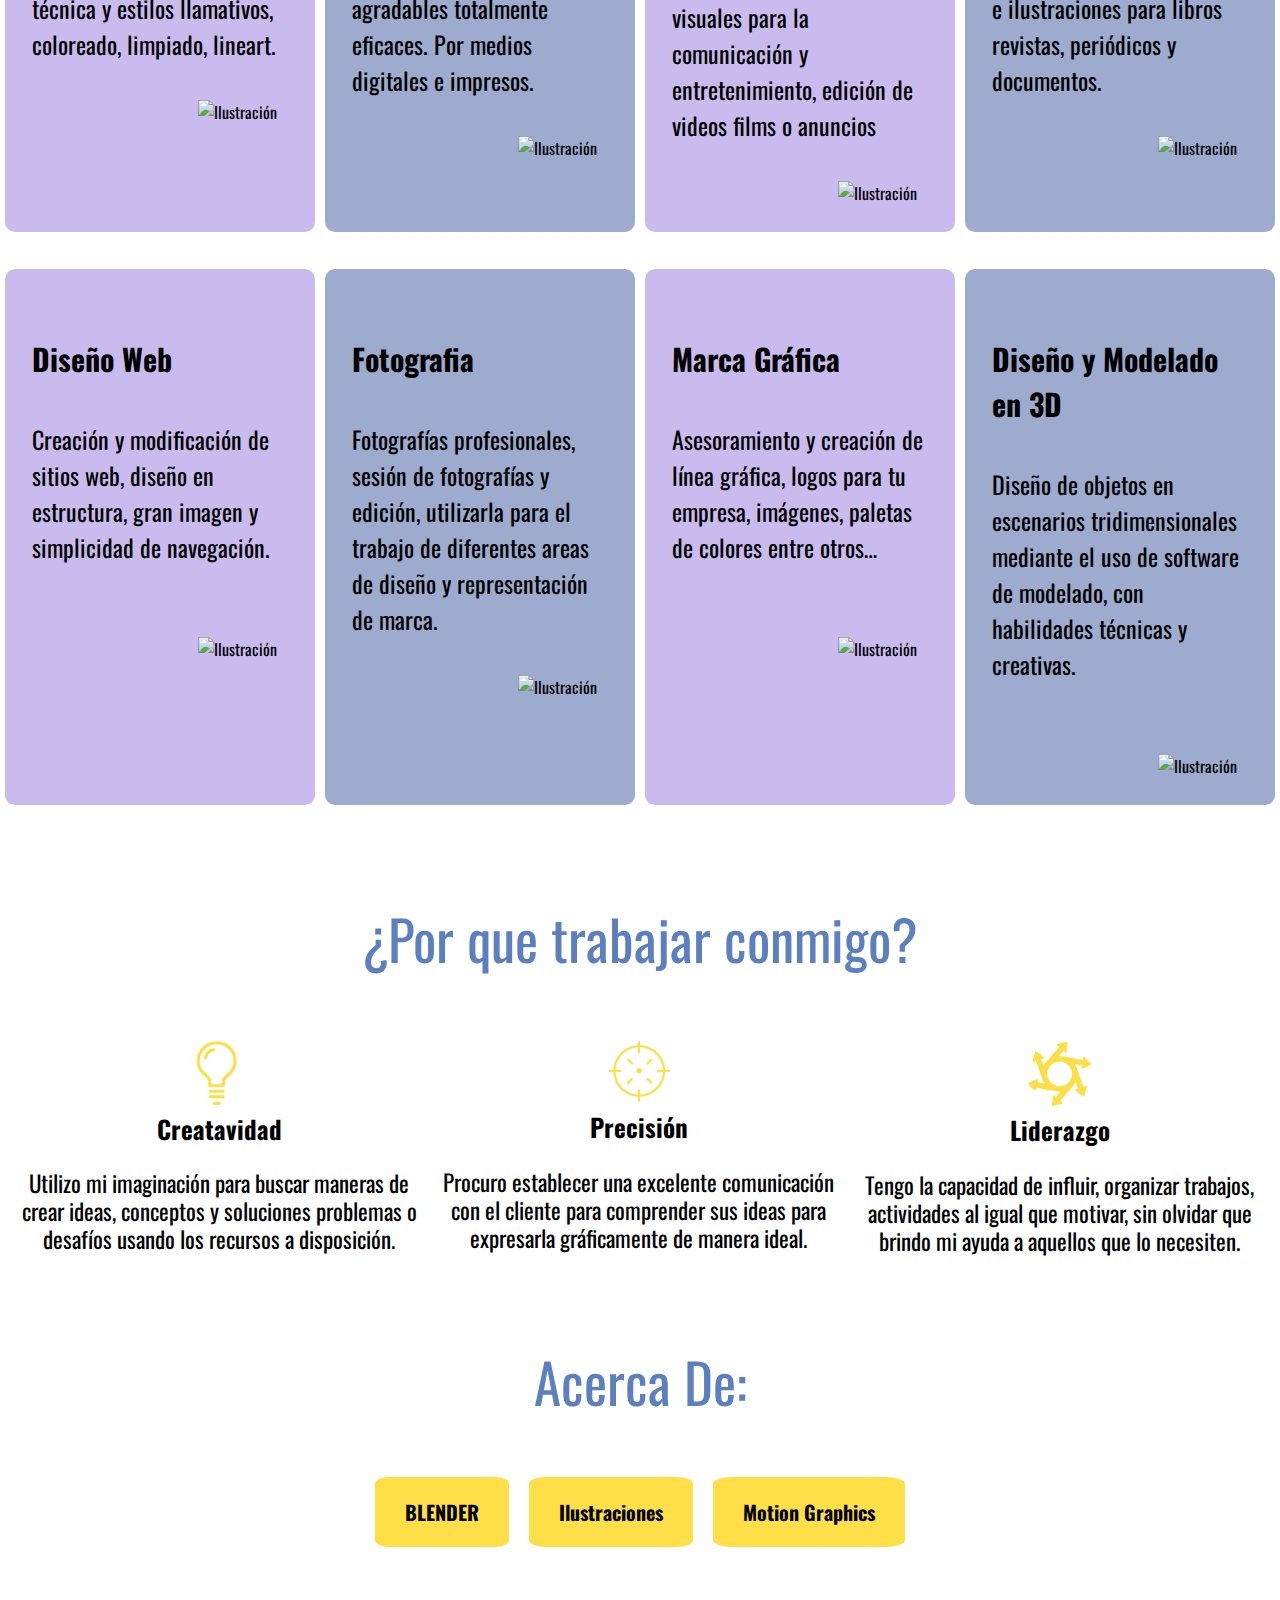
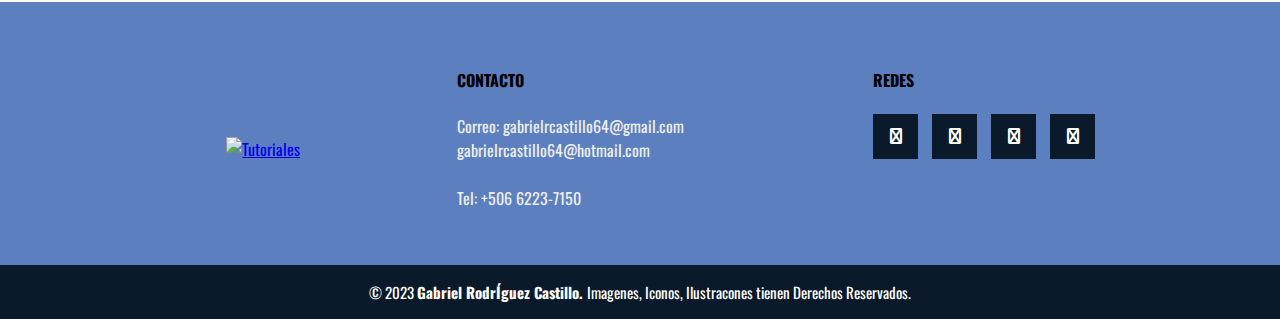
==== commit 3c85c0dc: "hi" ====
--- a/index.html
+++ b/index.html
@@ -222,8 +222,13 @@
 
       
          <div class="contenedor-Acerca">
-          <a class="Acerca" href="Pages/Blender.html" >BLENDER</a>
-          <a class="Acerca" href="Pages2/Ilustraciones.html" >Ilustraciones</a>
+        <nav>
+          <il class="pag"><a class="Acerca" href="Pages/Blender.html" >BLENDER</a></il>
+          <il class="pag"><a class="Acerca" href="Pages2/Ilustraciones.html" >Ilustraciones</a></il>
+          <il class="pag"><a class="Acerca" href="Pages3/Motion.html" >Motion Graphics</a></il>
+        </nav>
+          
+          
           
          </div>
 
@@ -265,6 +270,7 @@
     </footer>
 
     </section>
+    
 
     <script src="./app.js"></script>
 </body>
--- a/style.css
+++ b/style.css
@@ -142,6 +142,15 @@
 	object-fit: cover;
 }
 
+@media (max-width: 2064px){
+header{
+    background: url(imagen.png.jpg);
+    height: 125vh;
+    width: 100%;
+	object-fit: cover;
+}
+}
+
 body{
     font-family: 'Oswald', sans-serif;
     margin: 0;
@@ -284,58 +293,26 @@
     color: #FFDF47;
 }
 
-#blog1 {
-    background-color: #f9fafc;
-    padding-top: 7px;
-}
-
-.contenedor-publicacion{
-    display: flex;
-    justify-content: space-between;
-    margin: 100px;
-    
-}
-
-.publicaciones {
-    width: 30%;
-    box-shadow: 1px 1px 14px #ccc;
-    
-}
-
-#blog1 img{
-    width: 100%;
-}
-
-#blog1 h4{
-    font-size: 23px;
-    margin: 0;
-    padding: 20px;
-}
-
-#blog1 p {
-    color: #555;
-    line-height: 24px;
-    font-size: 16px;
-    padding: 10px 20px 20px 20px;
-    margin: 0;
-}
-
-#blog1 a{
-    display: inline-block;
-    margin-left: 20px;
-    padding: 16px;
-    margin-bottom: 10px;
-    background-color: #5c7fc0;
-   text-decoration: none;
-   border-radius: 20%;
-    color: white;
-
-}
-
-.box img{
-    color: white;
-    text-decoration: none;
-    width: 100px;
+.contenedor-Acerca{
+  justify-content: center; 
+  display: flex;
+  padding: 20px;
+}
+
+.Acerca{
+  background-color: #FFDF47;
+  font-size: 20px;
+  text-decoration: none;
+  color: black;
+  padding: 20px 30px 20px 30px;
+  font-weight: bold;
+  border-radius: 10%;
+  margin: 10px;
+}
+
+.Acerca:active{
+  color: white;
+  background-color: #0a1a2a;
 }
 
 .potato{
